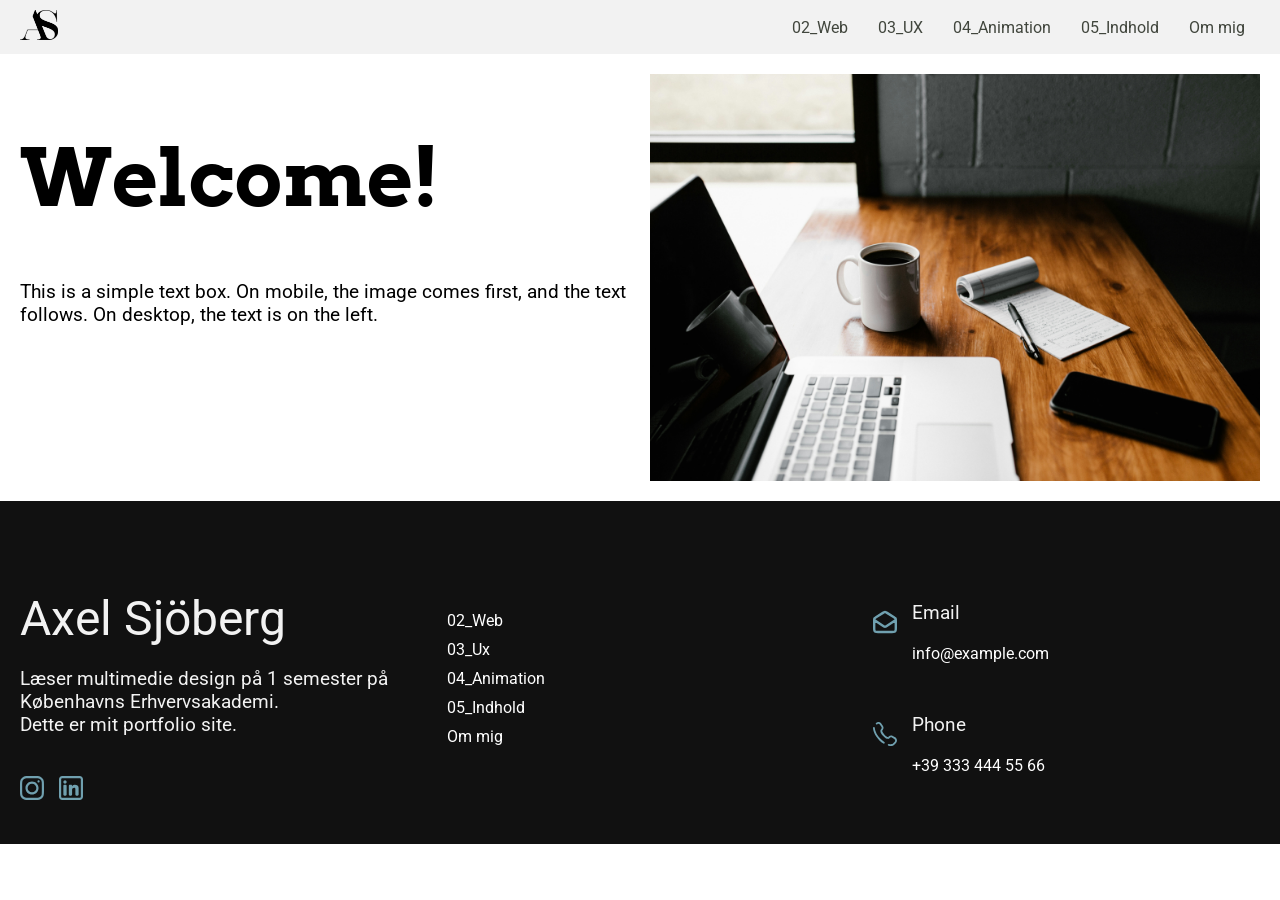
==== 02_web.html @ 9971342b "checkpoint" ====
<!DOCTYPE html>
<html lang="en">

<head>
    <meta charset="UTF-8">
    <meta name="viewport" content="width=device-width, initial-scale=1.0">
    <title>Web</title>
    <link rel="stylesheet" href="style.css">
    <link rel="stylesheet" href="main.css">
    <link rel="preconnect" href="https://fonts.googleapis.com">
    <link rel="preconnect" href="https://fonts.gstatic.com" crossorigin>
    <link
        href="https://fonts.googleapis.com/css2?family=Arvo:ital,wght@0,400;0,700;1,400;1,700&family=Roboto:ital,wght@0,100;0,300;0,400;0,500;0,700;0,900;1,100;1,300;1,400;1,500;1,700;1,900&display=swap"
        rel="stylesheet">
</head>

<body>

    <!-- Menuen -->
    <header>
        <div class="logo">
            <a href="forside.html">
                <img src="logo/Logo_sort@4x.png" alt="My Website Logo"></a>
        </div>
        <div class="burger" id="burger">
            <div class="line"></div>
            <div class="line"></div>
            <div class="line"></div>
        </div>
        <nav class="menu" id="menu">
            <ul>
                <li><a href="02_web.html">02_Web</a></li>
                <li><a href="03_ux.html">03_UX</a></li>
                <li><a href="04_animation.html">04_Animation</a></li>
                <li><a href="05_indhold.html">05_Indhold</a></li>
                <li><a href="05_indhold.html">Om mig</a></li>
            </ul>
        </nav>
    </header>

    <div class="container">
        <div class="text">
            <h1>Welcome!</h1>
            <p>This is a simple text box. On mobile, the image comes first, and the text follows. On desktop, the text
                is on the left.</p>
        </div>
        <div class="image">
            <img src="billeder/02_web.jpg" alt="Example">
        </div>
    </div>




    <!-- Footer -->

    <footer class="footer">
        <div class="footer-section">
            <h2>Axel Sjöberg</h2>
            <p>
                Læser multimedie design på 1 semester på Københavns Erhvervsakademi.
                <br>Dette er mit portfolio site.
            </p>
            <div class="social-icons">
                <a href="#"><img src="ikoner/instagram.svg" alt="Instagram"></a>
                <a href="#"><img src="ikoner/linkedin.svg" alt="LinkedIn"></a>
            </div>
        </div>
        <div class="footer-section">
            <ul class="footer-menu">
                <li><a href="02_web.html">02_Web</a></li>
                <li><a href="03_ux.html">03_Ux</a></li>
                <li><a href="04_animation.html">04_Animation</a></li>
                <li><a href="05_indhold.html">05_Indhold</a></li>
                <li><a href="om_mig.html">Om mig</a></li>
            </ul>
        </div>
        <div class="footer-section contact-info">
            <div class="contact-item">
                <img src="ikoner/mail.svg" alt="Email">
                <div>
                    <p>Email</p>
                    <a href="mailto:info@example.com">info@example.com</a>
                </div>
            </div>
            <div class="contact-item">
                <img src="ikoner/phone.svg" alt="iPhone">
                <div>
                    <p>Phone</p>
                    <a href="tel:+393334445566">+39 333 444 55 66</a>
                </div>
            </div>
        </div>
    </footer>

    <script src="script.js"></script>

</body>

</html>
---- style.css ----
/****** start *******/

body {
  margin: 0;
}

/************** Menu *****************/

header {
  display: flex;
  justify-content: space-between;
  align-items: center;
  padding: 10px 20px;
  background-color: #f2f2f2;
  color: rgb(155, 36, 36);
}
.logo img {
  object-fit: cover;
  height: 30px;
}
.burger {
  display: none;
  flex-direction: column;
  justify-content: space-between;
  width: 25px;
  height: 20px;
  cursor: pointer;
}
.burger .line {
  height: 3px;
  background-color: #70a0af;
  border-radius: 2px;
}

/********* Menu style **********/
.menu {
  display: flex;
}
.menu ul {
  list-style: none;
  display: flex;
  margin: 0;
  padding: 0;
}
.menu ul li {
  margin: 0 15px;
  text-align: center;
}
.menu ul li a {
  text-decoration: none;
  color: #41463d;
  font-size: 16px;
  font-weight: 400;
  font-style: normal;
}
.menu ul li a:hover {
  color: #70a0af;
}

/******* Mobil style ********/
@media screen and (max-width: 800px) {
  .burger {
    display: flex;
  }
  .menu {
    display: none;
    position: absolute;
    top: 76px;
    right: 0;
    background-color: #f2f2f2;
    width: 100%;
    flex-direction: column;
    align-items: center;
    padding: 10px 0;
    z-index: 1000;
  }
  .menu.active {
    display: flex;
  }
  .menu ul {
    flex-direction: column;
  }
  .menu ul li {
    margin: 10px 0;
  }
}

/********* FORSIDE *****************/

/********** Hero image *************/

.hero {
  height: 100vh;
  background-image: url("billeder/tran-mau-tri-tam-g-pKprPg5yw-unsplash.webp"); /* Replace with your image */
  background-size: cover;
  background-position: center;
  display: flex;
  flex-direction: column;
  justify-content: center;
  align-items: center;
  color: #70a0af;
  text-align: center;
}

.hero img {
  height: 50px;
  padding-top: 50px;
}

.hero-content p {
  margin-top: 10px;
}
.image-grid {
  display: grid;
  grid-template-columns: repeat(5, 1fr);
  gap: 20px;
  padding: 20px;
  background-color: #f4f4f4;
}

.image-box {
  overflow: hidden;
  border-radius: 10px;
  box-shadow: 0 4px 8px rgba(0, 0, 0, 0.1);
}

.image-box img {
  width: 100%;
  height: auto;
  object-fit: cover;
}

@media screen and (max-width: 800px) {
  .image-grid {
    grid-template-columns: 1fr;
  }
  .image-box {
    margin-bottom: 20px;
  }
}

/* Text section */

.text-section h2 {
  text-align: center;
}
.text-section p {
  text-align: center;
}

/* Image Grid Section */

.image-grid {
  display: grid;
  grid-template-columns: repeat(5, 1fr);
  gap: 20px;
  padding: 20px;
  background-color: #f4f4f4;
}

.image-box {
  position: relative;
  text-align: center;
}

.image-box img {
  width: 100%;
  height: 200px;
  display: block;
}

.image-box p {
  position: absolute;
  top: 50%;
  left: 50%;
  transform: translate(-50%, -50%);
  color: white;
  margin: 0;
  background: #70a0af;
  border: 2px solid #41463d;
  padding: 5px 10px;
  text-align: center;
}

@media screen and (max-width: 800px) {
  .image-grid {
    grid-template-columns: 1fr;
  }
  .image-box {
    margin-bottom: 20px;
  }
}

/******* Footer **********/

.footer {
  background-color: #111;
  color: #f2f2f2;
  padding: 40px 20px;
  display: flex;
  flex-wrap: wrap;
  gap: 40px;
  justify-content: space-between;
}

.footer-section {
  flex: 1;
  min-width: 250px;
  margin-top: 10px;
}

.footer h2 {
  margin-bottom: 10px;
}

.footer p {
  margin-bottom: 20px;
}

.footer-link {
  color: #70a0af;
  text-decoration: none;
  font-weight: bold;
}

.footer-link:hover {
  text-decoration: underline;
}

.social-icons {
  display: flex;
  gap: 15px;
}

.social-icons img {
  width: 24px;
  height: 24px;
  margin-top: 20px;
}

.social-icons img:hover {
  color: #70a0af;
}

.footer-menu {
  list-style: none;
  padding: 0;
  margin-top: 60px;
}

.footer-menu li {
  margin-bottom: 10px;
}

.footer-menu li a {
  color: #fff;
  text-decoration: none;
  font-size: 1rem;
}

.footer-menu li a:hover {
  color: #70a0af;
}

.contact-info .contact-item {
  display: flex;
  align-items: center;
  gap: 15px;
  margin-top: 31px;
}

.contact-info img {
  width: 24px;
  height: 24px;
}

.contact-info a {
  color: #fff;
  text-decoration: none;
}

.contact-info a:hover {
  color: #70a0af;
}

.footer-bottom {
  flex-basis: 100%;
  margin-top: 40px;
  text-align: center;
}

.footer-bottom a {
  color: #f97300;
  text-decoration: none;
}

.footer-bottom a:hover {
  text-decoration: underline;
}

/************ 02_Web **************/

.container {
  display: flex;
  flex-direction: row;
  padding: 20px;
  gap: 20px;
}

.text {
  flex: 1;
}

.image {
  flex: 1;
}

.image img {
  max-width: 100%;
  height: auto;
  display: block;
}

@media screen and (max-width: 768px) {
  .container {
    flex-direction: column;
  }

  .image {
    order: 1;
  }

  .text {
    order: 2;
  }
}
---- main.css ----
/******** fonts *******/
h1 {
  font-family: "Arvo", serif;
  font-weight: 700;
  font-style: normal;
  font-size: 5rem;
}
h2 {
  font-family: "Roboto", serif;
  font-weight: 400;
  font-style: normal;
  font-size: 3rem;
}
p {
  font-family: "Roboto", serif;
  font-weight: 400;
  font-style: normal;
  font-size: 1.2rem;
}
a {
  font-family: "Roboto", serif;
  font-weight: 400;
  font-style: normal;
  font-size: 1rem;
}

@media screen and (max-width: 800px) {
  h1 {
    font-size: 3rem;
  }
  h2 {
    font-size: 2.5rem;
  }
  p {
    font-size: 1rem;
  }
  a {
    font-size: 1rem;
  }
}
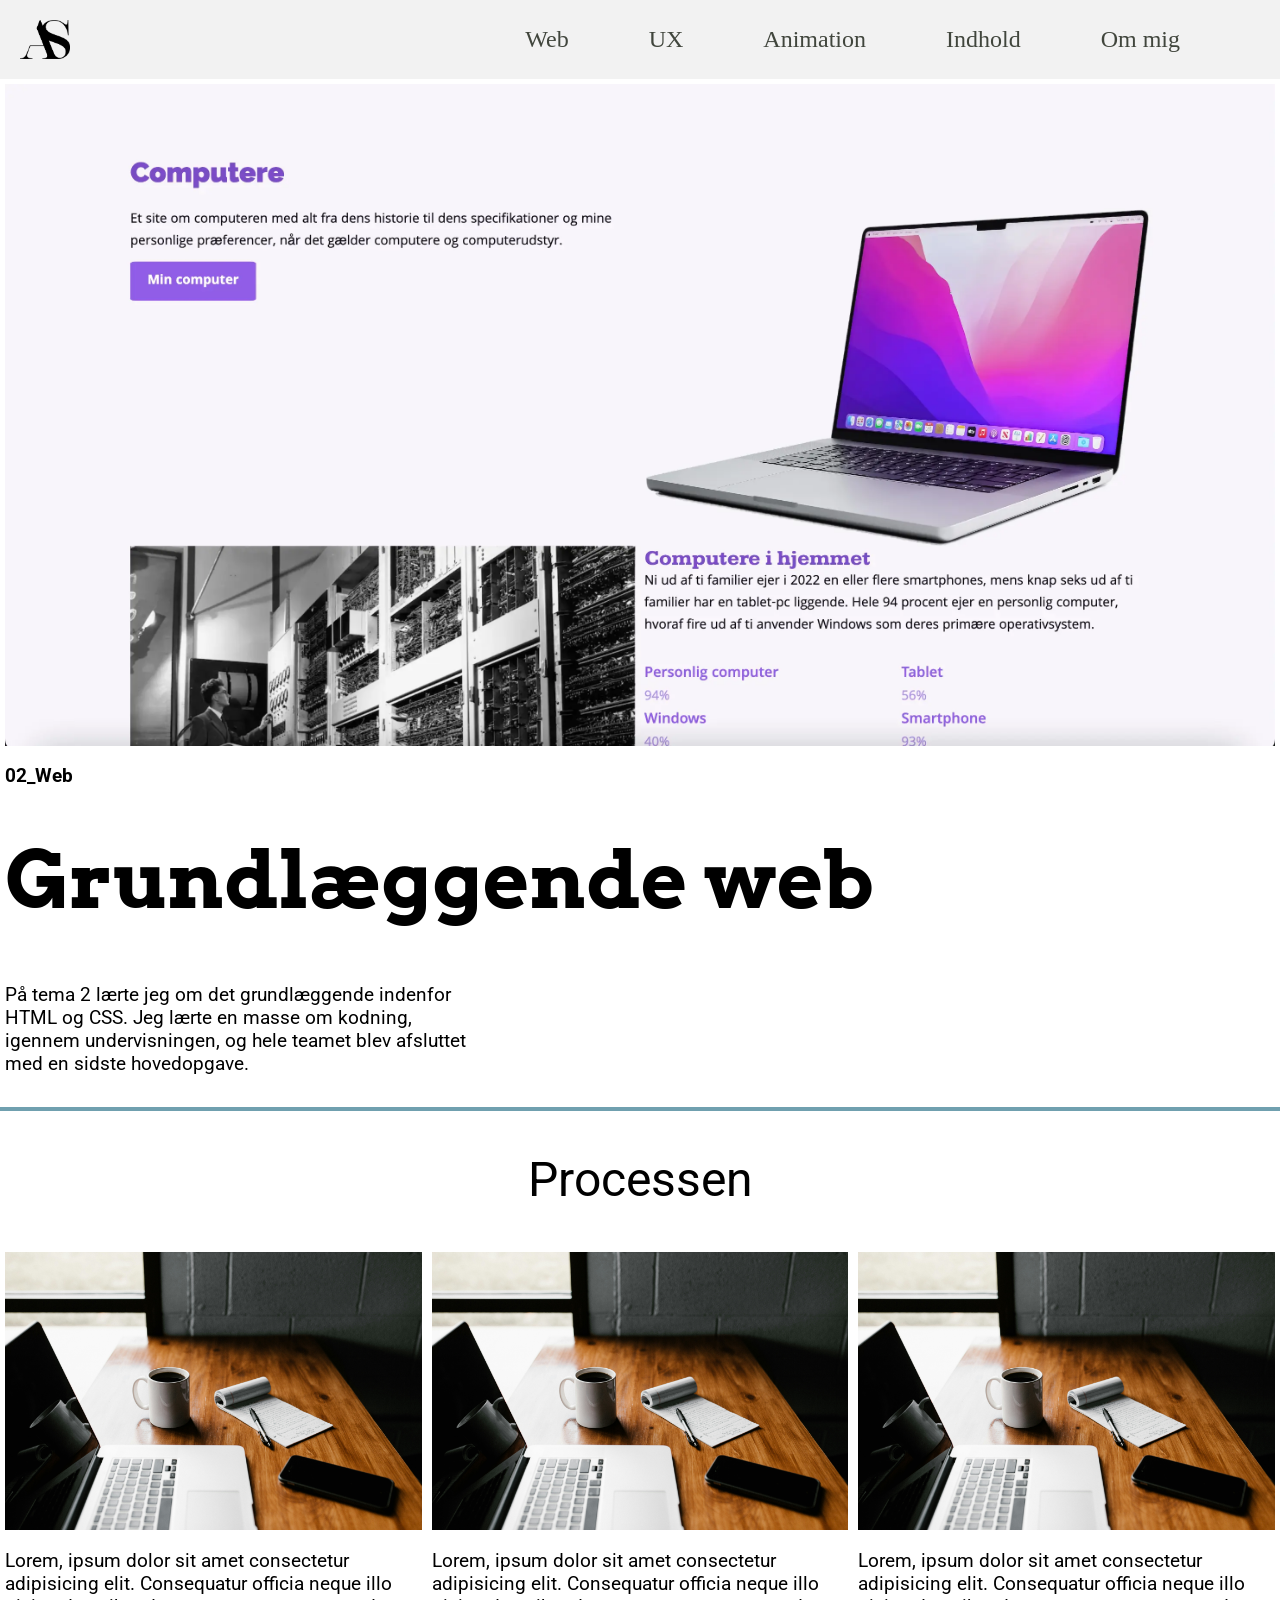
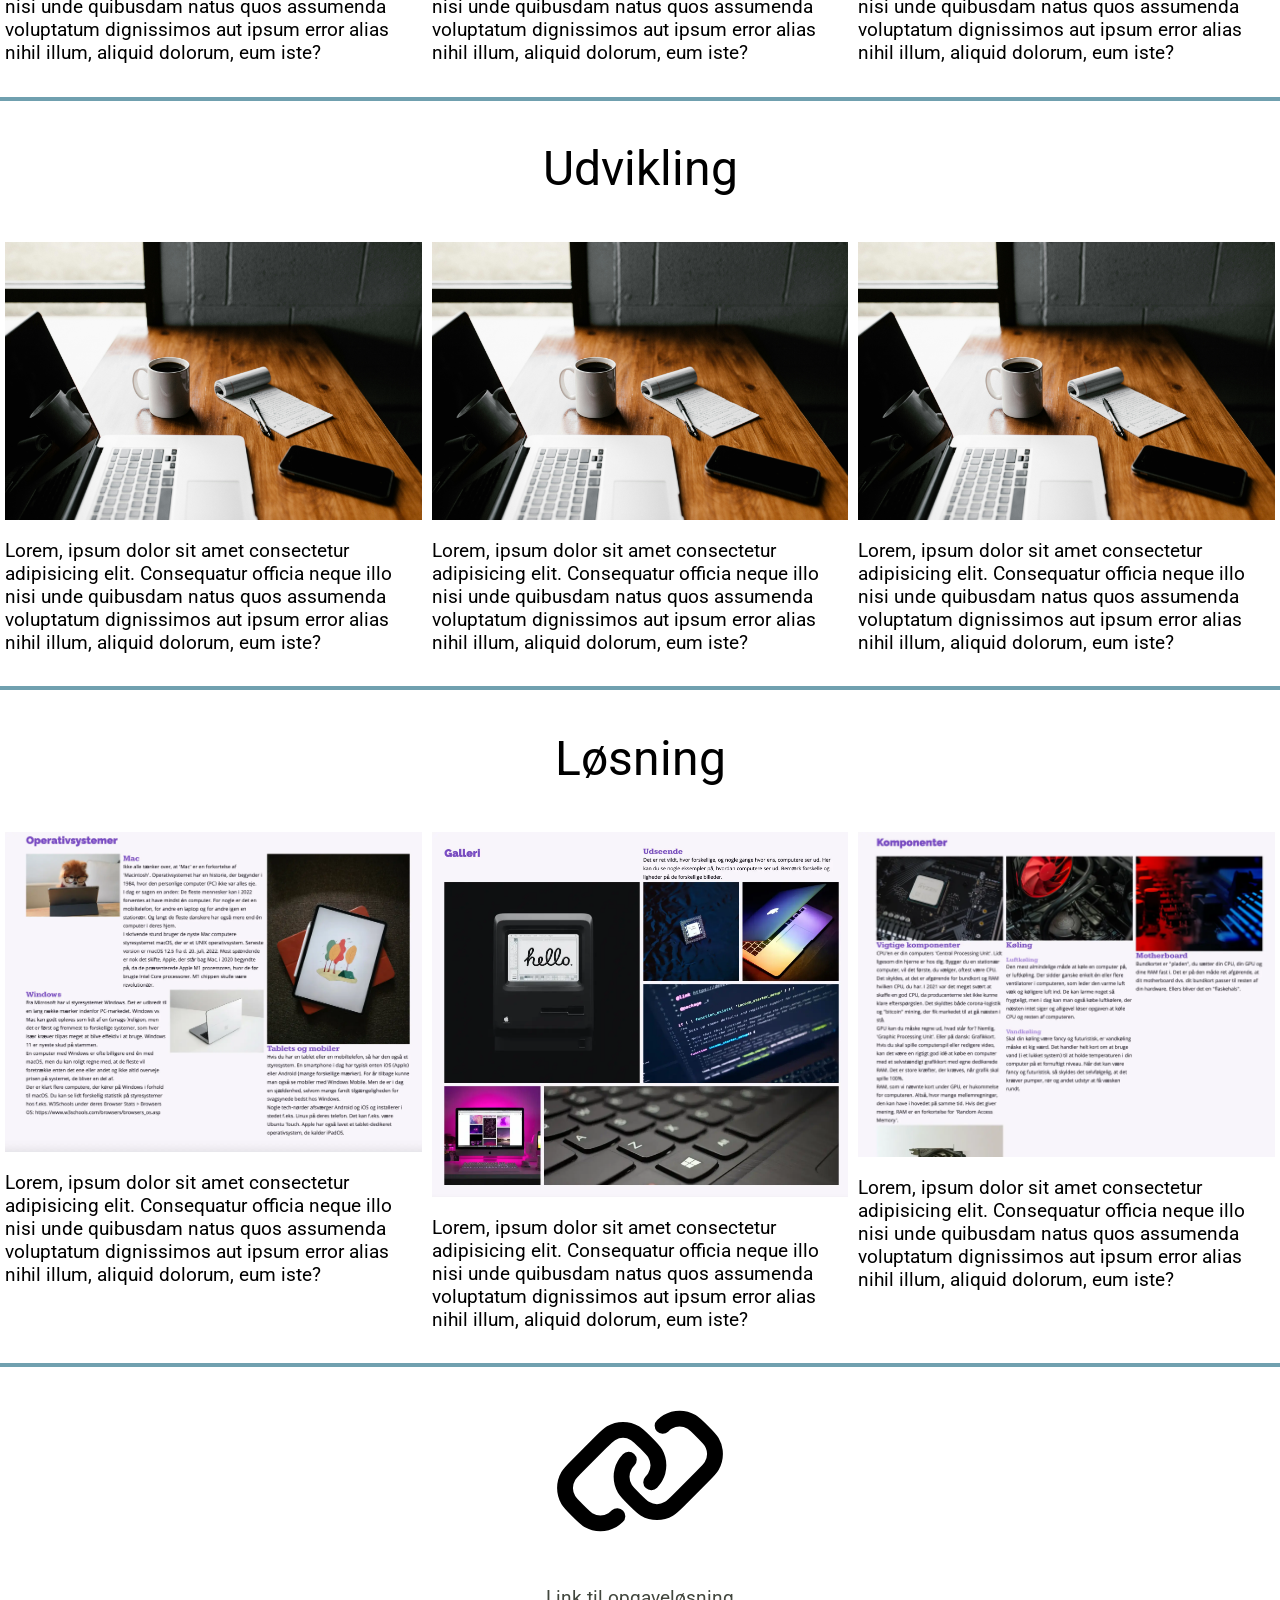
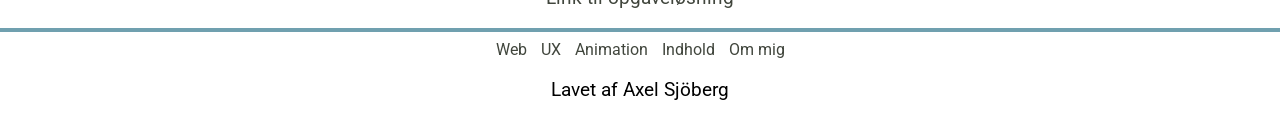
==== commit e3c6b613: "checkpoint" ====
--- a/02_web.html
+++ b/02_web.html
@@ -18,79 +18,134 @@
 
     <!-- Menuen -->
     <header>
-        <div class="logo">
-            <a href="forside.html">
-                <img src="logo/Logo_sort@4x.png" alt="My Website Logo"></a>
-        </div>
-        <div class="burger" id="burger">
-            <div class="line"></div>
-            <div class="line"></div>
-            <div class="line"></div>
-        </div>
-        <nav class="menu" id="menu">
-            <ul>
-                <li><a href="02_web.html">02_Web</a></li>
-                <li><a href="03_ux.html">03_UX</a></li>
-                <li><a href="04_animation.html">04_Animation</a></li>
-                <li><a href="05_indhold.html">05_Indhold</a></li>
-                <li><a href="05_indhold.html">Om mig</a></li>
+        <a href="forside.html"><img src="logo/Logo_sort.png" alt="logo" class="logo"></a>
+        <nav>
+            <ul class="menu">
+                <li><a href="02_web.html">Web</a></li>
+                <li><a href="03_ux.html">UX</a></li>
+                <li><a href="04_animation.html">Animation</a></li>
+                <li><a href="05_indhold.html">Indhold</a></li>
+                <li><a href="om_mig.html">Om mig</a></li>
+
             </ul>
+            <div class="burger">
+                <div class="line"></div>
+                <div class="line"></div>
+                <div class="line"></div>
+            </div>
         </nav>
     </header>
 
-    <div class="container">
-        <div class="text">
-            <h1>Welcome!</h1>
-            <p>This is a simple text box. On mobile, the image comes first, and the text follows. On desktop, the text
-                is on the left.</p>
+
+
+    <div class="sektion_1">
+        <img src="billeder/02_web_main_billede.webp" alt="billede top">
+        <div class="tema_overskrift">
+            <p>02_Web</p>
         </div>
-        <div class="image">
-            <img src="billeder/02_web.jpg" alt="Example">
+        <h1>Grundlæggende web</h1>
+        <p class="top_text">På tema 2 lærte jeg om det grundlæggende indenfor HTML og CSS.
+            Jeg lærte en masse om kodning, igennem undervisningen, og hele teamet blev afsluttet med en sidste
+            hovedopgave.
+        </p>
+    </div>
+    <hr>
+    <h2>Processen</h2>
+    <div class="grid_3col">
+        <div class="column">
+            <img src="billeder/02_web.jpg" alt="">
+            <p>Lorem, ipsum dolor sit amet consectetur adipisicing elit. Consequatur officia neque illo nisi unde
+                quibusdam natus quos assumenda voluptatum dignissimos aut ipsum error alias nihil illum, aliquid
+                dolorum, eum iste?
+            </p>
+        </div>
+        <div class="column">
+            <img src="billeder/02_web.jpg" alt="">
+            <p>Lorem, ipsum dolor sit amet consectetur adipisicing elit. Consequatur officia neque illo nisi unde
+                quibusdam natus quos assumenda voluptatum dignissimos aut ipsum error alias nihil illum, aliquid
+                dolorum, eum iste?
+            </p>
+        </div>
+        <div class="column">
+            <img src="billeder/02_web.jpg" alt="">
+            <p>Lorem, ipsum dolor sit amet consectetur adipisicing elit. Consequatur officia neque illo nisi unde
+                quibusdam natus quos assumenda voluptatum dignissimos aut ipsum error alias nihil illum, aliquid
+                dolorum, eum iste?
+            </p>
         </div>
     </div>
+    <hr>
+    <h2>Udvikling</h2>
+    <div class="grid_3col">
+        <div class="column">
+            <img src="billeder/02_web.jpg" alt="">
+            <p>Lorem, ipsum dolor sit amet consectetur adipisicing elit. Consequatur officia neque illo nisi unde
+                quibusdam natus quos assumenda voluptatum dignissimos aut ipsum error alias nihil illum, aliquid
+                dolorum, eum iste?
+            </p>
+        </div>
+        <div class="column">
+            <img src="billeder/02_web.jpg" alt="">
+            <p>Lorem, ipsum dolor sit amet consectetur adipisicing elit. Consequatur officia neque illo nisi unde
+                quibusdam natus quos assumenda voluptatum dignissimos aut ipsum error alias nihil illum, aliquid
+                dolorum, eum iste?
+            </p>
+        </div>
+        <div class="column">
+            <img src="billeder/02_web.jpg" alt="">
+            <p>Lorem, ipsum dolor sit amet consectetur adipisicing elit. Consequatur officia neque illo nisi unde
+                quibusdam natus quos assumenda voluptatum dignissimos aut ipsum error alias nihil illum, aliquid
+                dolorum, eum iste?
+            </p>
+        </div>
+    </div>
+    <hr>
+    <h2>Løsning</h2>
+    <div class="grid_3col">
+        <div class="column">
+            <img src="billeder/web_losningsbillede_1.webp" alt="løsningsbillede">
+            <p>Lorem, ipsum dolor sit amet consectetur adipisicing elit. Consequatur officia neque illo nisi unde
+                quibusdam natus quos assumenda voluptatum dignissimos aut ipsum error alias nihil illum, aliquid
+                dolorum, eum iste?
+            </p>
+        </div>
+        <div class="column">
+            <img src="billeder/web_losningsbillede_2.webp" alt="løsningsbillede">
+            <p>Lorem, ipsum dolor sit amet consectetur adipisicing elit. Consequatur officia neque illo nisi unde
+                quibusdam natus quos assumenda voluptatum dignissimos aut ipsum error alias nihil illum, aliquid
+                dolorum, eum iste?
+            </p>
+        </div>
+        <div class="column">
+            <img src="billeder/web_losningsbillede_3.webp" alt="løsningsbillede">
+            <p>Lorem, ipsum dolor sit amet consectetur adipisicing elit. Consequatur officia neque illo nisi unde
+                quibusdam natus quos assumenda voluptatum dignissimos aut ipsum error alias nihil illum, aliquid
+                dolorum, eum iste?
+            </p>
+        </div>
+    </div>
+    <hr>
 
-
-
+    <div class="tema_link">
+        <a href="link_til_opgaveløsning">
+            <img src="ikoner/link.svg" alt="link ikon">
+            <p>Link til opgaveløsning</p>
+        </a>
+    </div>
+    <hr>
 
     <!-- Footer -->
 
-    <footer class="footer">
-        <div class="footer-section">
-            <h2>Axel Sjöberg</h2>
-            <p>
-                Læser multimedie design på 1 semester på Københavns Erhvervsakademi.
-                <br>Dette er mit portfolio site.
-            </p>
-            <div class="social-icons">
-                <a href="#"><img src="ikoner/instagram.svg" alt="Instagram"></a>
-                <a href="#"><img src="ikoner/linkedin.svg" alt="LinkedIn"></a>
-            </div>
+    <footer>
+        <div class="footer_menu">
+            <a href="">Web</a>
+            <a href="">UX</a>
+            <a href="">Animation</a>
+            <a href="">Indhold</a>
+            <a href="">Om mig</a>
         </div>
-        <div class="footer-section">
-            <ul class="footer-menu">
-                <li><a href="02_web.html">02_Web</a></li>
-                <li><a href="03_ux.html">03_Ux</a></li>
-                <li><a href="04_animation.html">04_Animation</a></li>
-                <li><a href="05_indhold.html">05_Indhold</a></li>
-                <li><a href="om_mig.html">Om mig</a></li>
-            </ul>
-        </div>
-        <div class="footer-section contact-info">
-            <div class="contact-item">
-                <img src="ikoner/mail.svg" alt="Email">
-                <div>
-                    <p>Email</p>
-                    <a href="mailto:info@example.com">info@example.com</a>
-                </div>
-            </div>
-            <div class="contact-item">
-                <img src="ikoner/phone.svg" alt="iPhone">
-                <div>
-                    <p>Phone</p>
-                    <a href="tel:+393334445566">+39 333 444 55 66</a>
-                </div>
-            </div>
-        </div>
+        <p>Lavet af Axel Sjöberg</p>
+
     </footer>
 
     <script src="script.js"></script>
--- a/style.css
+++ b/style.css
@@ -1,336 +1,235 @@
 /****** start *******/
-
 body {
+  height: 100%;
   margin: 0;
 }
-
-/************** Menu *****************/
-
-header {
-  display: flex;
-  justify-content: space-between;
-  align-items: center;
-  padding: 10px 20px;
-  background-color: #f2f2f2;
-  color: rgb(155, 36, 36);
-}
-.logo img {
-  object-fit: cover;
-  height: 30px;
-}
-.burger {
-  display: none;
-  flex-direction: column;
-  justify-content: space-between;
-  width: 25px;
-  height: 20px;
-  cursor: pointer;
-}
-.burger .line {
-  height: 3px;
-  background-color: #70a0af;
-  border-radius: 2px;
-}
-
-/********* Menu style **********/
-.menu {
-  display: flex;
-}
-.menu ul {
-  list-style: none;
-  display: flex;
-  margin: 0;
-  padding: 0;
-}
-.menu ul li {
-  margin: 0 15px;
-  text-align: center;
-}
-.menu ul li a {
-  text-decoration: none;
-  color: #41463d;
-  font-size: 16px;
-  font-weight: 400;
-  font-style: normal;
-}
-.menu ul li a:hover {
-  color: #70a0af;
-}
-
-/******* Mobil style ********/
-@media screen and (max-width: 800px) {
-  .burger {
-    display: flex;
-  }
-  .menu {
-    display: none;
-    position: absolute;
-    top: 76px;
-    right: 0;
-    background-color: #f2f2f2;
-    width: 100%;
-    flex-direction: column;
-    align-items: center;
-    padding: 10px 0;
-    z-index: 1000;
-  }
-  .menu.active {
-    display: flex;
-  }
-  .menu ul {
-    flex-direction: column;
-  }
-  .menu ul li {
-    margin: 10px 0;
-  }
-}
-
-/********* FORSIDE *****************/
-
-/********** Hero image *************/
-
-.hero {
-  height: 100vh;
-  background-image: url("billeder/tran-mau-tri-tam-g-pKprPg5yw-unsplash.webp"); /* Replace with your image */
-  background-size: cover;
-  background-position: center;
-  display: flex;
-  flex-direction: column;
-  justify-content: center;
-  align-items: center;
-  color: #70a0af;
-  text-align: center;
-}
-
-.hero img {
-  height: 50px;
-  padding-top: 50px;
-}
-
-.hero-content p {
-  margin-top: 10px;
-}
-.image-grid {
-  display: grid;
-  grid-template-columns: repeat(5, 1fr);
-  gap: 20px;
-  padding: 20px;
-  background-color: #f4f4f4;
-}
-
-.image-box {
-  overflow: hidden;
-  border-radius: 10px;
-  box-shadow: 0 4px 8px rgba(0, 0, 0, 0.1);
-}
-
-.image-box img {
+img {
   width: 100%;
   height: auto;
-  object-fit: cover;
-}
-
-@media screen and (max-width: 800px) {
-  .image-grid {
-    grid-template-columns: 1fr;
-  }
-  .image-box {
-    margin-bottom: 20px;
-  }
-}
-
-/* Text section */
-
-.text-section h2 {
-  text-align: center;
-}
-.text-section p {
-  text-align: center;
-}
-
-/* Image Grid Section */
-
-.image-grid {
+  display: block;
+}
+/************* Menu ********************/
+
+.burger {
+  display: block;
+  width: 30px;
+  height: 30px;
+  cursor: pointer;
+  margin-left: 150px;
+}
+nav {
+  margin-top: 0px;
+  padding: 25px;
+}
+
+.burger .line {
+  width: 100%;
+  height: 2px;
+  background-color: #41463d;
+  margin-bottom: 7px;
+  transition: 0.2s linear;
+}
+.burger.active .line:nth-child(1) {
+  transform: rotate(45deg) translate(7px, 7px);
+  transition: 0.2s linear;
+}
+
+.burger.active .line:nth-child(2) {
+  opacity: 0;
+  transition: 0.15s linear;
+}
+
+.burger.active .line:nth-child(3) {
+  transform: rotate(-45deg) translate(5px, -5px);
+  transition: 0.2s linear;
+}
+nav.active .menu {
+  display: block;
+  background-color: #f2f2f2;
+  position: absolute;
+  top: 60px;
+  left: 0px;
+  width: 100%;
+  box-shadow: 0 10px 10px rgba(0, 0, 0, 0.1);
+  z-index: 1;
+}
+
+nav.active .menu li {
+  margin-left: 5%;
+  list-style: none;
+  margin-bottom: 15px;
+  margin-top: 10px;
+}
+
+nav.active .menu a {
+  font-size: 24px;
+  text-decoration: none;
+}
+
+.menu {
+  display: none;
+  font-family: lora;
+}
+
+header {
+  background-color: #f2f2f2;
   display: grid;
-  grid-template-columns: repeat(5, 1fr);
-  gap: 20px;
-  padding: 20px;
-  background-color: #f4f4f4;
-}
-
-.image-box {
+  grid-template-columns: 1fr 1fr;
+}
+header .logo {
+  display: flex;
+  width: 50px;
+  padding: 20px 0 0 20px;
+}
+
+@media screen and (min-width: 800px) {
+  header {
+    background-color: #f2f2f2;
+    display: grid;
+    grid-template-columns: 1fr 2fr;
+  }
+  .burger {
+    display: none;
+  }
+  nav {
+    margin-top: 0px;
+    padding: 0px;
+  }
+  header .logo {
+    display: flex;
+    width: 50px;
+    padding: 20px 0 0 20px;
+  }
+  header .menu {
+    display: flex;
+    list-style: none;
+  }
+  header ul {
+    justify-content: right;
+    margin-right: 50px;
+  }
+  .menu li {
+    display: inline;
+    margin-right: 50px;
+    margin-left: 30px;
+    cursor: pointer;
+    margin-top: 10px;
+    padding-bottom: 10px;
+  }
+  .menu a {
+    text-decoration: none;
+    color: #41463d;
+    font-size: 1.5rem;
+    font-family: lora;
+  }
+}
+
+/********* FORSIDE ***********************************************/
+
+/********** Hero image *************/
+.hero-image {
+  background-position: center;
+  background-repeat: no-repeat;
+  background-size: cover;
   position: relative;
-  text-align: center;
-}
-
-.image-box img {
-  width: 100%;
-  height: 200px;
-  display: block;
-}
-
-.image-box p {
+}
+
+.hero-text {
+  text-align: center;
   position: absolute;
   top: 50%;
   left: 50%;
   transform: translate(-50%, -50%);
   color: white;
-  margin: 0;
-  background: #70a0af;
-  border: 2px solid #41463d;
-  padding: 5px 10px;
-  text-align: center;
-}
-
-@media screen and (max-width: 800px) {
-  .image-grid {
-    grid-template-columns: 1fr;
-  }
-  .image-box {
-    margin-bottom: 20px;
+}
+
+/********* Forside Grid Sektion *********/
+
+.grid_5col {
+  margin-top: 50px;
+  text-align: center;
+  padding: 5px;
+}
+.grid_5col a {
+  text-decoration: none;
+  color: black;
+}
+.grid_5col a:hover {
+  color: #70a0af;
+}
+
+@media screen and (min-width: 800px) {
+  .grid_5col {
+    display: grid;
+    grid-template-columns: 1fr 1fr 1fr 1fr 1fr;
+    gap: 10px;
+  }
+  .column {
+    display: flex;
+    flex-direction: column;
   }
 }
 
 /******* Footer **********/
-
-.footer {
-  background-color: #111;
-  color: #f2f2f2;
-  padding: 40px 20px;
-  display: flex;
-  flex-wrap: wrap;
-  gap: 40px;
-  justify-content: space-between;
-}
-
-.footer-section {
-  flex: 1;
-  min-width: 250px;
-  margin-top: 10px;
-}
-
-.footer h2 {
-  margin-bottom: 10px;
-}
-
-.footer p {
-  margin-bottom: 20px;
-}
-
-.footer-link {
+footer {
+  text-align: center;
+}
+.footer_menu a {
+  text-decoration: none;
+  padding: 5px;
+}
+/************ 02_Web  ***************************************/
+
+.sektion_1 {
+  padding: 5px;
+}
+.sektion_1 a {
+  font-weight: 700;
+}
+.tema_overskrift p {
+  line-height: 1px;
+  padding-top: 10px;
+  font-weight: 700;
+}
+.grid_3col {
+  padding: 5px;
+}
+hr {
+  border-style: solid;
+  border-width: 2px;
   color: #70a0af;
-  text-decoration: none;
-  font-weight: bold;
-}
-
-.footer-link:hover {
-  text-decoration: underline;
-}
-
-.social-icons {
-  display: flex;
-  gap: 15px;
-}
-
-.social-icons img {
-  width: 24px;
-  height: 24px;
-  margin-top: 20px;
-}
-
-.social-icons img:hover {
-  color: #70a0af;
-}
-
-.footer-menu {
-  list-style: none;
-  padding: 0;
-  margin-top: 60px;
-}
-
-.footer-menu li {
-  margin-bottom: 10px;
-}
-
-.footer-menu li a {
-  color: #fff;
-  text-decoration: none;
-  font-size: 1rem;
-}
-
-.footer-menu li a:hover {
-  color: #70a0af;
-}
-
-.contact-info .contact-item {
-  display: flex;
-  align-items: center;
-  gap: 15px;
-  margin-top: 31px;
-}
-
-.contact-info img {
-  width: 24px;
-  height: 24px;
-}
-
-.contact-info a {
-  color: #fff;
-  text-decoration: none;
-}
-
-.contact-info a:hover {
-  color: #70a0af;
-}
-
-.footer-bottom {
-  flex-basis: 100%;
-  margin-top: 40px;
-  text-align: center;
-}
-
-.footer-bottom a {
-  color: #f97300;
-  text-decoration: none;
-}
-
-.footer-bottom a:hover {
-  text-decoration: underline;
-}
-
-/************ 02_Web **************/
-
-.container {
-  display: flex;
-  flex-direction: row;
-  padding: 20px;
-  gap: 20px;
-}
-
-.text {
-  flex: 1;
-}
-
-.image {
-  flex: 1;
-}
-
-.image img {
-  max-width: 100%;
-  height: auto;
-  display: block;
-}
-
-@media screen and (max-width: 768px) {
-  .container {
+}
+
+h2 {
+  text-align: center;
+}
+
+.tema_link a {
+  text-align: center;
+  text-decoration: none;
+}
+
+.tema_link img {
+  height: 100%;
+  width: 15%;
+  display: block;
+  margin-left: auto;
+  margin-right: auto;
+}
+@media screen and (min-width: 800px) {
+  .grid_3col {
+    display: grid;
+    grid-template-columns: 1fr 1fr 1fr;
+    gap: 10px;
+  }
+  .grid_3col img {
+    max-height: 370px;
+  }
+  .column {
+    display: flex;
     flex-direction: column;
   }
-
-  .image {
-    order: 1;
-  }
-
-  .text {
-    order: 2;
-  }
-}
+  .sektion_1 .top_text {
+    padding-right: 800px;
+  }
+}
--- a/main.css
+++ b/main.css
@@ -3,36 +3,41 @@
   font-family: "Arvo", serif;
   font-weight: 700;
   font-style: normal;
-  font-size: 5rem;
+  font-size: 3rem;
 }
 h2 {
   font-family: "Roboto", serif;
   font-weight: 400;
   font-style: normal;
-  font-size: 3rem;
+  font-size: 2.5rem;
 }
 p {
   font-family: "Roboto", serif;
   font-weight: 400;
   font-style: normal;
-  font-size: 1.2rem;
+  font-size: 1rem;
 }
 a {
   font-family: "Roboto", serif;
   font-weight: 400;
   font-style: normal;
   font-size: 1rem;
+  color: #41463d;
 }
 
-@media screen and (max-width: 800px) {
+a:hover {
+  color: #70a0af;
+}
+
+@media screen and (min-width: 800px) {
   h1 {
+    font-size: 5rem;
+  }
+  h2 {
     font-size: 3rem;
   }
-  h2 {
-    font-size: 2.5rem;
-  }
   p {
-    font-size: 1rem;
+    font-size: 1.2rem;
   }
   a {
     font-size: 1rem;
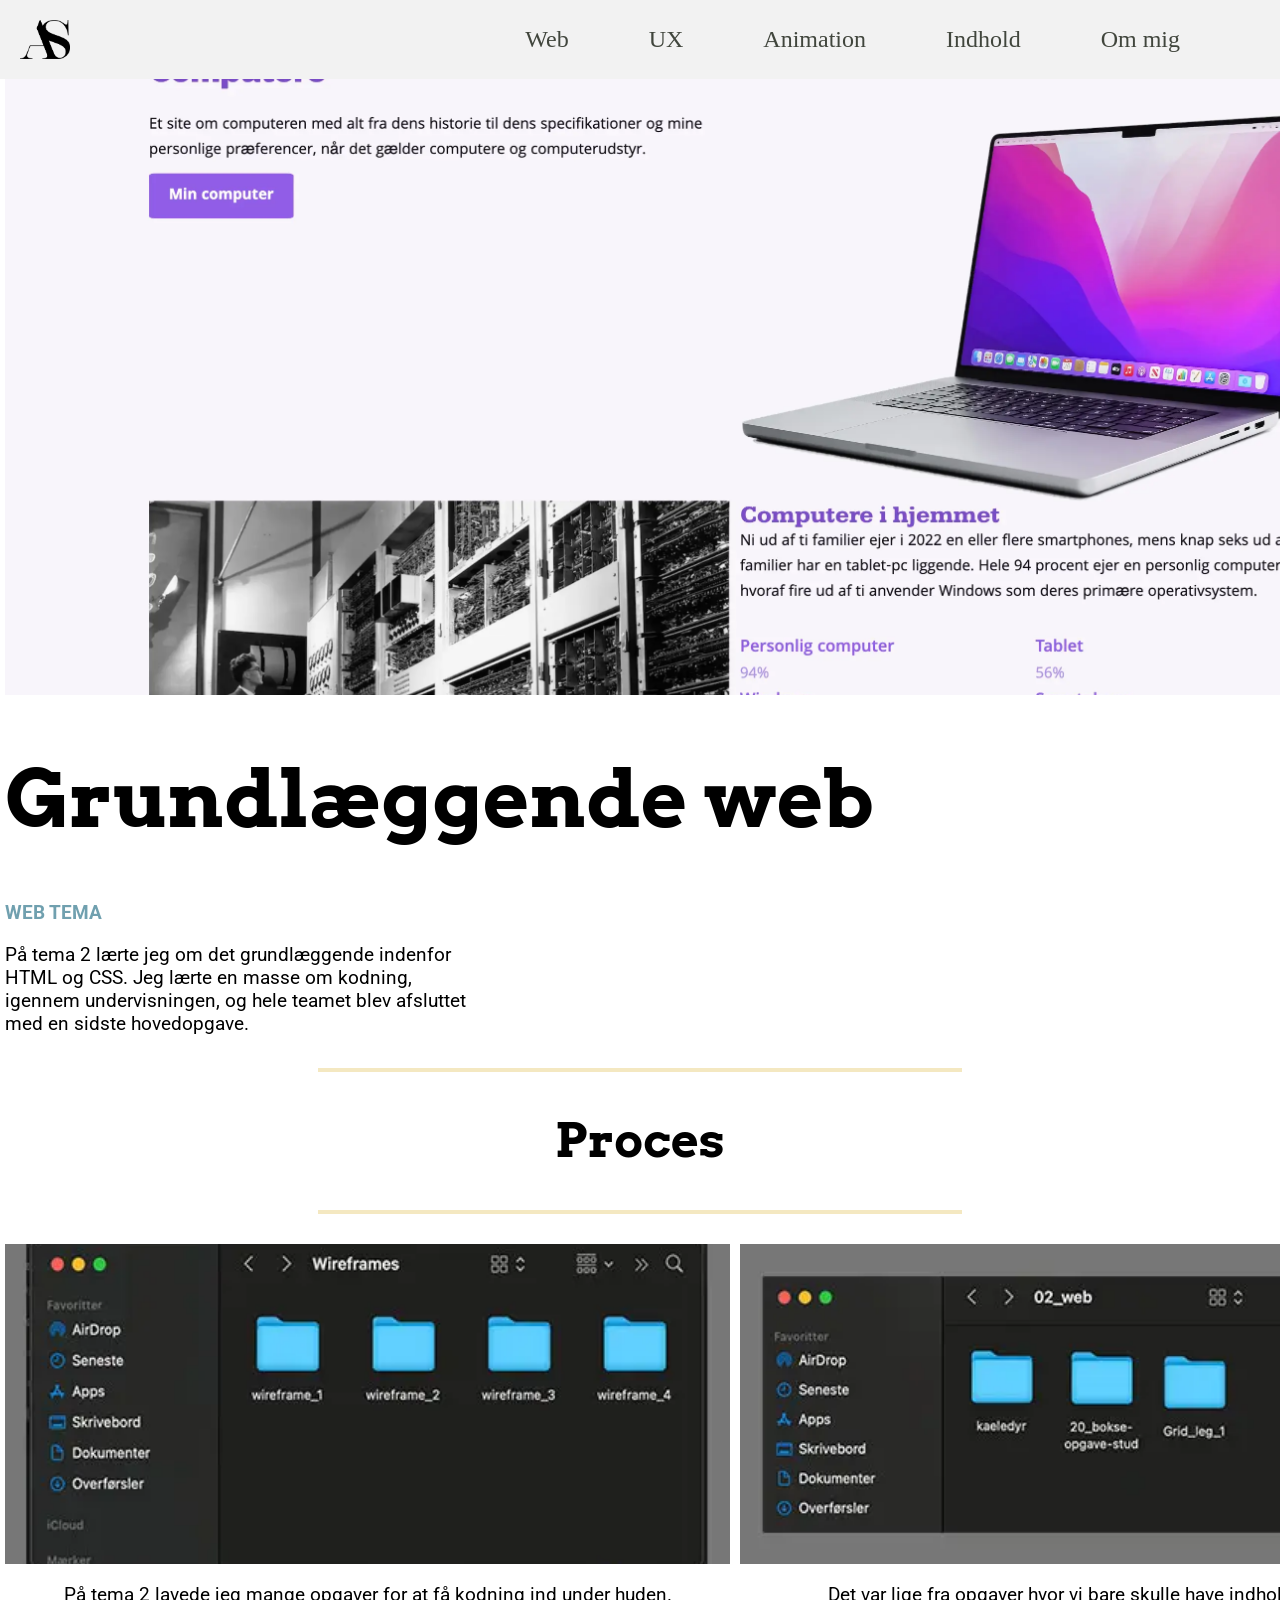
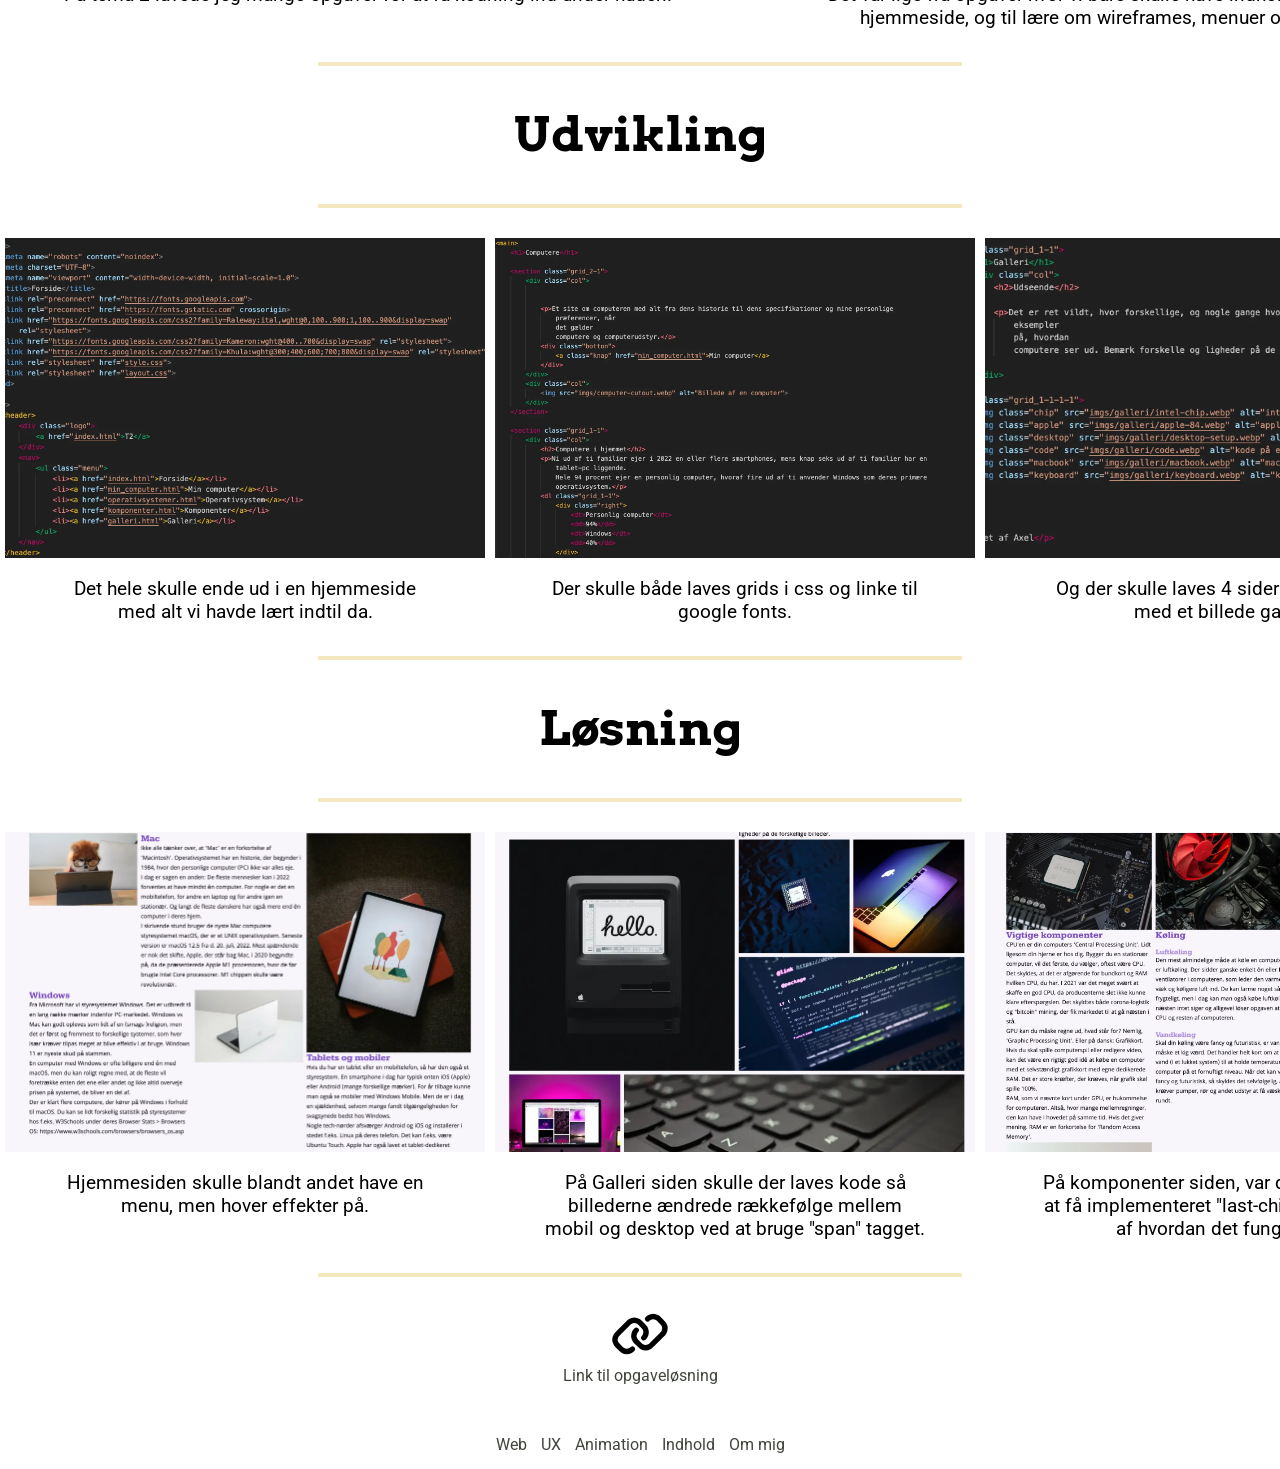
==== commit 476516a8: "checkpoint" ====
--- a/02_web.html
+++ b/02_web.html
@@ -1,5 +1,5 @@
 <!DOCTYPE html>
-<html lang="en">
+<html lang="da">
 
 <head>
     <meta charset="UTF-8">
@@ -40,111 +40,97 @@
 
     <div class="sektion_1">
         <img src="billeder/02_web_main_billede.webp" alt="billede top">
-        <div class="tema_overskrift">
-            <p>02_Web</p>
+
+        <h1>Grundlæggende web</h1>
+        <div class="tema_text">
+            <p>WEB TEMA</p>
         </div>
-        <h1>Grundlæggende web</h1>
         <p class="top_text">På tema 2 lærte jeg om det grundlæggende indenfor HTML og CSS.
             Jeg lærte en masse om kodning, igennem undervisningen, og hele teamet blev afsluttet med en sidste
             hovedopgave.
         </p>
     </div>
     <hr>
-    <h2>Processen</h2>
-    <div class="grid_3col">
+    <h2>Proces</h2>
+    <hr>
+    <div class="grid_2col">
         <div class="column">
-            <img src="billeder/02_web.jpg" alt="">
-            <p>Lorem, ipsum dolor sit amet consectetur adipisicing elit. Consequatur officia neque illo nisi unde
-                quibusdam natus quos assumenda voluptatum dignissimos aut ipsum error alias nihil illum, aliquid
-                dolorum, eum iste?
+            <img src="billeder/02_web_process_billede_1.webp" alt="process billede">
+            <p>På tema 2 lavede jeg mange opgaver for at få kodning ind under huden.
+
             </p>
         </div>
         <div class="column">
-            <img src="billeder/02_web.jpg" alt="">
-            <p>Lorem, ipsum dolor sit amet consectetur adipisicing elit. Consequatur officia neque illo nisi unde
-                quibusdam natus quos assumenda voluptatum dignissimos aut ipsum error alias nihil illum, aliquid
-                dolorum, eum iste?
-            </p>
-        </div>
-        <div class="column">
-            <img src="billeder/02_web.jpg" alt="">
-            <p>Lorem, ipsum dolor sit amet consectetur adipisicing elit. Consequatur officia neque illo nisi unde
-                quibusdam natus quos assumenda voluptatum dignissimos aut ipsum error alias nihil illum, aliquid
-                dolorum, eum iste?
+            <img src="billeder/02_web_process_billede_2.webp" alt="process billede">
+            <p> Det var lige fra opgaver hvor vi bare skulle have indhold ind på en hjemmeside, og til lære om
+                wireframes, menuer og grids.
             </p>
         </div>
     </div>
     <hr>
     <h2>Udvikling</h2>
+    <hr>
     <div class="grid_3col">
         <div class="column">
-            <img src="billeder/02_web.jpg" alt="">
-            <p>Lorem, ipsum dolor sit amet consectetur adipisicing elit. Consequatur officia neque illo nisi unde
-                quibusdam natus quos assumenda voluptatum dignissimos aut ipsum error alias nihil illum, aliquid
-                dolorum, eum iste?
+            <img src="billeder/02_web_udvikling_billede_1.webp" alt="Udviklingsbillede">
+            <p>Det hele skulle ende ud i en hjemmeside med alt vi havde lært indtil da.
+
             </p>
         </div>
         <div class="column">
-            <img src="billeder/02_web.jpg" alt="">
-            <p>Lorem, ipsum dolor sit amet consectetur adipisicing elit. Consequatur officia neque illo nisi unde
-                quibusdam natus quos assumenda voluptatum dignissimos aut ipsum error alias nihil illum, aliquid
-                dolorum, eum iste?
+            <img src="billeder/02_web_udvikling_billede_2.webp" alt="dviklingsbillede">
+            <p>Der skulle både laves grids i css og linke til google fonts.
             </p>
         </div>
         <div class="column">
-            <img src="billeder/02_web.jpg" alt="">
-            <p>Lorem, ipsum dolor sit amet consectetur adipisicing elit. Consequatur officia neque illo nisi unde
-                quibusdam natus quos assumenda voluptatum dignissimos aut ipsum error alias nihil illum, aliquid
-                dolorum, eum iste?
+            <img src="billeder/02_web_udvikling_billede_3.webp" alt="dviklingsbillede">
+            <p>Og der skulle laves 4 sider samt en side med et billede galleri.
+
             </p>
         </div>
     </div>
     <hr>
     <h2>Løsning</h2>
+    <hr>
     <div class="grid_3col">
         <div class="column">
             <img src="billeder/web_losningsbillede_1.webp" alt="løsningsbillede">
-            <p>Lorem, ipsum dolor sit amet consectetur adipisicing elit. Consequatur officia neque illo nisi unde
-                quibusdam natus quos assumenda voluptatum dignissimos aut ipsum error alias nihil illum, aliquid
-                dolorum, eum iste?
+            <p>Hjemmesiden skulle blandt andet have en menu, men hover effekter på.
+
             </p>
         </div>
         <div class="column">
             <img src="billeder/web_losningsbillede_2.webp" alt="løsningsbillede">
-            <p>Lorem, ipsum dolor sit amet consectetur adipisicing elit. Consequatur officia neque illo nisi unde
-                quibusdam natus quos assumenda voluptatum dignissimos aut ipsum error alias nihil illum, aliquid
-                dolorum, eum iste?
+            <p>På Galleri siden skulle der laves kode så billederne ændrede rækkefølge mellem mobil og
+                desktop ved at bruge "span" tagget.
             </p>
         </div>
         <div class="column">
             <img src="billeder/web_losningsbillede_3.webp" alt="løsningsbillede">
-            <p>Lorem, ipsum dolor sit amet consectetur adipisicing elit. Consequatur officia neque illo nisi unde
-                quibusdam natus quos assumenda voluptatum dignissimos aut ipsum error alias nihil illum, aliquid
-                dolorum, eum iste?
+            <p>På komponenter siden, var det spændende at få implementeret "last-child" og finde ud af hvordan det
+                fungerede.
             </p>
         </div>
     </div>
     <hr>
 
-    <div class="tema_link">
-        <a href="link_til_opgaveløsning">
-            <img src="ikoner/link.svg" alt="link ikon">
-            <p>Link til opgaveløsning</p>
-        </a>
+    <div class="tema_link_web">
+        <img src="ikoner/link.svg" alt="link ikon">
+        <a href="https://axelsjoberg.dk/kea/02_web/website/">Link til opgaveløsning</a>
     </div>
-    <hr>
+
 
     <!-- Footer -->
 
     <footer>
         <div class="footer_menu">
-            <a href="">Web</a>
-            <a href="">UX</a>
-            <a href="">Animation</a>
-            <a href="">Indhold</a>
-            <a href="">Om mig</a>
+            <a href="02_web.html">Web</a>
+            <a href="03_ux.html">UX</a>
+            <a href="04_animation.html">Animation</a>
+            <a href="05_indhold.html">Indhold</a>
+            <a href="om_mig.html">Om mig</a>
         </div>
-        <p>Lavet af Axel Sjöberg</p>
+
 
     </footer>
 
--- a/style.css
+++ b/style.css
@@ -9,7 +9,11 @@
   display: block;
 }
 /************* Menu ********************/
-
+header {
+  position: fixed;
+  top: 0;
+  width: 100%;
+}
 .burger {
   display: block;
   width: 30px;
@@ -131,7 +135,6 @@
   background-position: center;
   background-repeat: no-repeat;
   background-size: cover;
-  position: relative;
 }
 
 .hero-text {
@@ -150,6 +153,11 @@
   text-align: center;
   padding: 5px;
 }
+.grid_5col img {
+  height: 265px;
+  width: 440px;
+  object-fit: cover;
+}
 .grid_5col a {
   text-decoration: none;
   color: black;
@@ -163,6 +171,12 @@
     display: grid;
     grid-template-columns: 1fr 1fr 1fr 1fr 1fr;
     gap: 10px;
+    object-fit: cover;
+  }
+  .grid_5col img {
+    height: 250px;
+    width: 284px;
+    object-fit: cover;
   }
   .column {
     display: flex;
@@ -173,15 +187,27 @@
 /******* Footer **********/
 footer {
   text-align: center;
+  margin-top: 50px;
+  padding-bottom: 15px;
 }
 .footer_menu a {
   text-decoration: none;
   padding: 5px;
 }
-/************ 02_Web  ***************************************/
+/************ Sider  ***************************************/
+
+.tema_text {
+  color: #70a0af;
+  font-weight: 700;
+}
 
 .sektion_1 {
   padding: 5px;
+}
+.sektion_1 img {
+  height: 300px;
+  width: 445px;
+  object-fit: cover;
 }
 .sektion_1 a {
   font-weight: 700;
@@ -194,36 +220,76 @@
 .grid_3col {
   padding: 5px;
 }
-hr {
-  border-style: solid;
-  border-width: 2px;
-  color: #70a0af;
+
+.grid_3col p {
+  padding: 0 50px 0 50px;
+  text-align: center;
+}
+
+.grid_2col {
+  padding: 5px;
+}
+
+.grid_2col p {
+  padding: 0 50px 0 50px;
+  text-align: center;
 }
 
 h2 {
   text-align: center;
 }
 
-.tema_link a {
-  text-align: center;
-  text-decoration: none;
+.tema_link {
+  text-align: center;
+  text-decoration: none;
+}
+.tema_link {
+  display: grid;
+  grid-template-columns: 1fr 1fr;
+  margin-bottom: 60px;
 }
 
 .tema_link img {
   height: 100%;
-  width: 15%;
+  width: 20%;
   display: block;
   margin-left: auto;
   margin-right: auto;
 }
+
+.tema_link_web {
+  text-align: center;
+  text-decoration: none;
+}
+
+.tema_link_web img {
+  height: 100%;
+  width: 5%;
+  display: block;
+  margin-left: auto;
+  margin-right: auto;
+}
 @media screen and (min-width: 800px) {
   .grid_3col {
     display: grid;
     grid-template-columns: 1fr 1fr 1fr;
     gap: 10px;
   }
+  .grid_2col {
+    display: grid;
+    grid-template-columns: 1fr 1fr;
+    gap: 10px;
+  }
   .grid_3col img {
-    max-height: 370px;
+    height: 320px;
+    width: 480px;
+    object-fit: cover;
+  }
+
+  .grid_2col img {
+    height: 320px;
+    width: 725px;
+    object-fit: cover;
   }
   .column {
     display: flex;
@@ -232,4 +298,57 @@
   .sektion_1 .top_text {
     padding-right: 800px;
   }
-}
+  .sektion_1 img {
+    height: 690px;
+    width: 1460px;
+    object-fit: cover;
+  }
+}
+
+/******* Om mig ********/
+.top_sektion {
+  padding: 5px;
+}
+.top_sektion p {
+  text-align: center;
+  padding: 0 5px 30px 5px;
+}
+.cv_sektion p {
+  text-align: center;
+  padding: 0 5px 20px 5px;
+}
+.cv_sektion {
+  padding: 5px;
+}
+.cv_sektion {
+  text-align: center;
+  padding: 0 5px 0 5px;
+}
+.program_oversigt {
+  text-align: center;
+  padding: 50px;
+}
+
+.program_oversigt img {
+  width: 35%;
+  margin-left: auto;
+  margin-right: auto;
+}
+.program_text {
+  font-weight: 700;
+}
+@media screen and (min-width: 800px) {
+  .program_oversigt {
+    display: grid;
+    grid-template-columns: 1fr 1fr 1fr 1fr;
+  }
+  .program_oversigt p {
+    padding: 0 50px 0 50px;
+  }
+  .top_text p {
+    text-align: center;
+    width: 50%;
+    margin-left: auto;
+    margin-right: auto;
+  }
+}
--- a/main.css
+++ b/main.css
@@ -6,14 +6,13 @@
   font-size: 3rem;
 }
 h2 {
-  font-family: "Roboto", serif;
-  font-weight: 400;
+  font-family: "Arvo", serif;
+  font-weight: 700;
   font-style: normal;
-  font-size: 2.5rem;
+  font-size: 1.5rem;
 }
 p {
   font-family: "Roboto", serif;
-  font-weight: 400;
   font-style: normal;
   font-size: 1rem;
 }
@@ -23,12 +22,20 @@
   font-style: normal;
   font-size: 1rem;
   color: #41463d;
+  text-decoration: none;
 }
 
 a:hover {
   color: #70a0af;
 }
 
+hr {
+  border-style: solid;
+  width: 50%;
+  border-width: 2px;
+  color: #f4e8c1;
+  margin-bottom: 25px;
+}
 @media screen and (min-width: 800px) {
   h1 {
     font-size: 5rem;
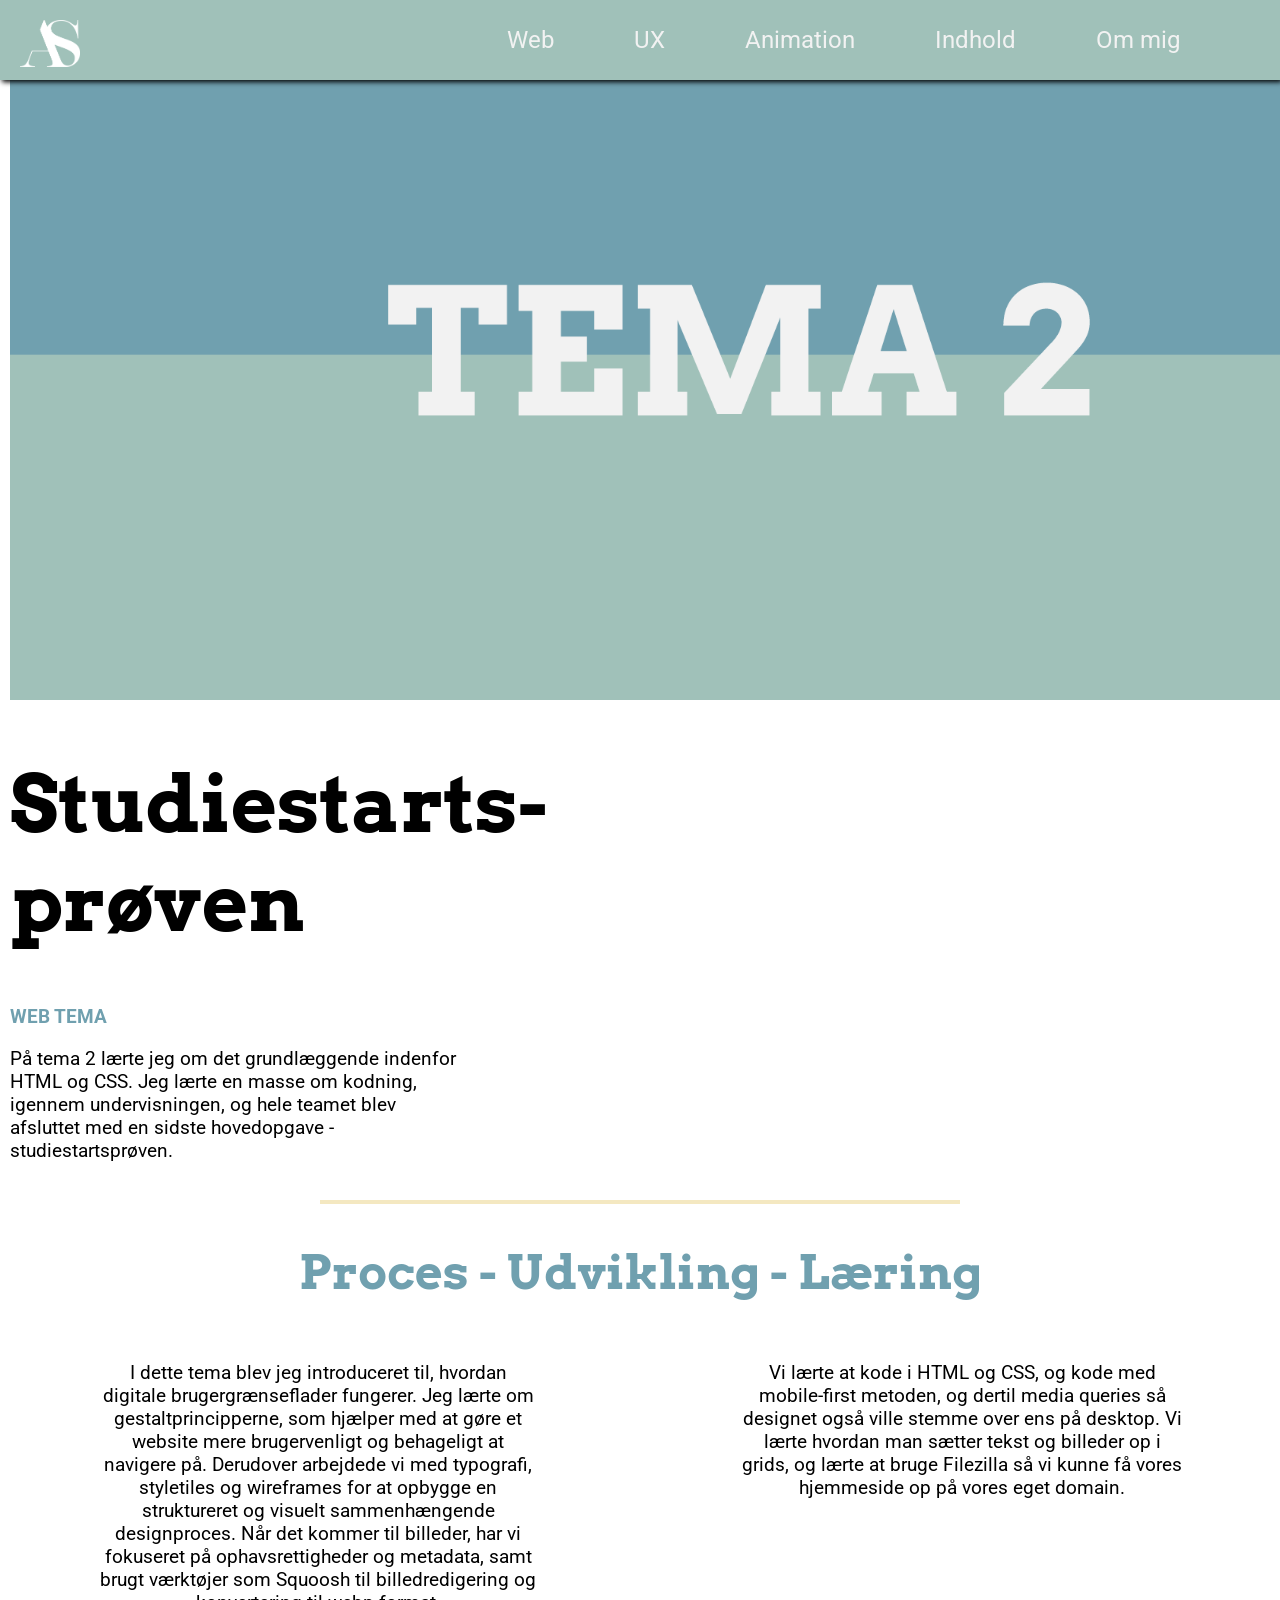
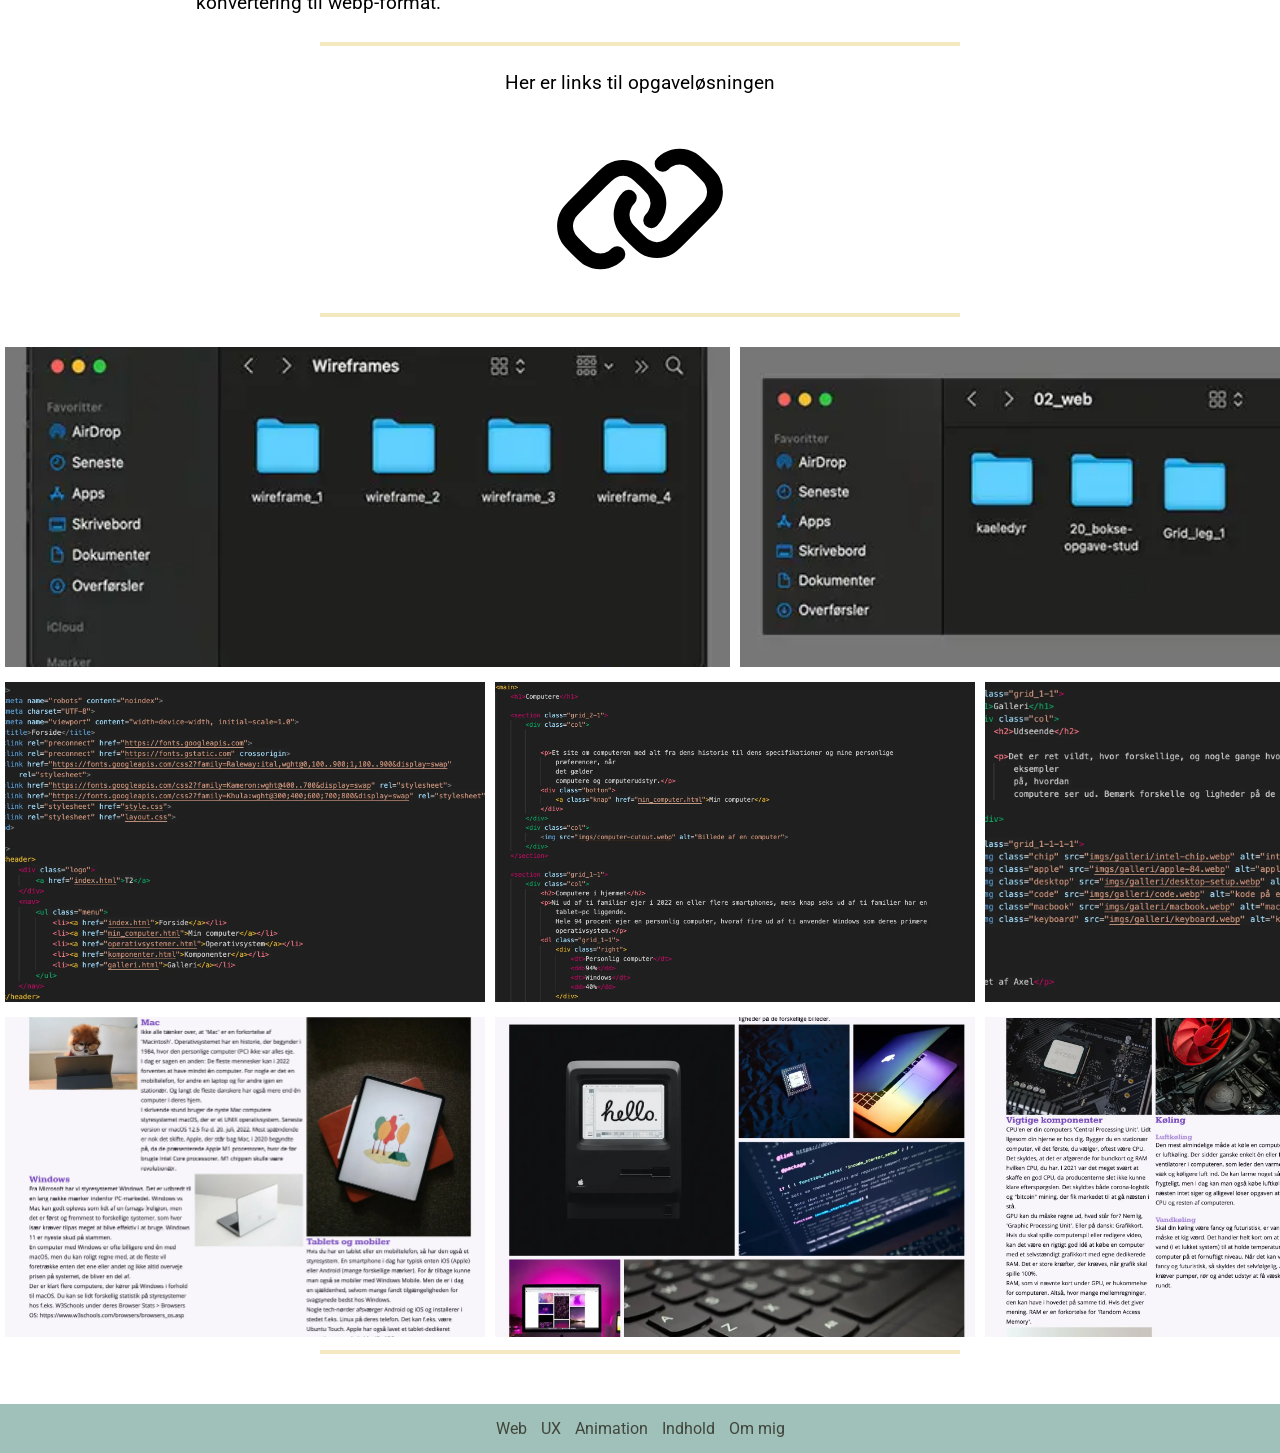
==== commit fca894c1: "checkpoint" ====
--- a/02_web.html
+++ b/02_web.html
@@ -5,6 +5,7 @@
     <meta charset="UTF-8">
     <meta name="viewport" content="width=device-width, initial-scale=1.0">
     <title>Web</title>
+    <link rel="icon" type="image/x-icon" href="logo/Logo_hvid.png">
     <link rel="stylesheet" href="style.css">
     <link rel="stylesheet" href="main.css">
     <link rel="preconnect" href="https://fonts.googleapis.com">
@@ -18,7 +19,7 @@
 
     <!-- Menuen -->
     <header>
-        <a href="forside.html"><img src="logo/Logo_sort.png" alt="logo" class="logo"></a>
+        <a href="forside.html"><img src="logo/Logo_hvid.png" alt="logo" class="logo"></a>
         <nav>
             <ul class="menu">
                 <li><a href="02_web.html">Web</a></li>
@@ -39,85 +40,92 @@
 
 
     <div class="sektion_1">
-        <img src="billeder/02_web_main_billede.webp" alt="billede top">
+        <img src="billeder/tema_2_header_billede.webp" alt="billede top">
 
-        <h1>Grundlæggende web</h1>
+        <h1>Studiestarts-<br>prøven</h1>
         <div class="tema_text">
             <p>WEB TEMA</p>
         </div>
         <p class="top_text">På tema 2 lærte jeg om det grundlæggende indenfor HTML og CSS.
             Jeg lærte en masse om kodning, igennem undervisningen, og hele teamet blev afsluttet med en sidste
-            hovedopgave.
+            hovedopgave - studiestartsprøven.
         </p>
     </div>
+
     <hr>
-    <h2>Proces</h2>
+
+    <h2>Proces - Udvikling - Læring</h2>
+
+    <div class="text_2col">
+        <p>I dette tema blev jeg introduceret til, hvordan digitale brugergrænseflader fungerer. Jeg lærte om
+            gestaltprincipperne, som hjælper med at gøre et website mere brugervenligt og behageligt at navigere på.
+            Derudover arbejdede vi med typografi, styletiles og wireframes for at opbygge en struktureret og visuelt
+            sammenhængende designproces.
+
+            Når det kommer til billeder, har vi fokuseret på ophavsrettigheder og metadata, samt brugt værktøjer som
+            Squoosh til billedredigering og konvertering til webp-format.
+        </p>
+
+
+        <p>Vi lærte at kode i HTML og CSS, og kode med mobile-first metoden, og dertil media queries så designet også
+            ville stemme over ens på desktop.
+            Vi lærte hvordan man sætter tekst og billeder op i grids, og lærte at bruge Filezilla så vi kunne få vores
+            hjemmeside op på vores eget domain.</p>
+
+    </div>
+    <hr>
+    <div class="link_text">
+        <p>Her er links til opgaveløsningen</p>
+    </div>
+    <div class="link_web_02">
+        <a href="https://axelsjoberg.dk/kea/Emnesite/Website/">
+            <img src="ikoner/link.svg" alt="link ikon"></a>
+
+
+
+    </div>
     <hr>
     <div class="grid_2col">
         <div class="column">
             <img src="billeder/02_web_process_billede_1.webp" alt="process billede">
-            <p>På tema 2 lavede jeg mange opgaver for at få kodning ind under huden.
 
-            </p>
         </div>
         <div class="column">
             <img src="billeder/02_web_process_billede_2.webp" alt="process billede">
-            <p> Det var lige fra opgaver hvor vi bare skulle have indhold ind på en hjemmeside, og til lære om
-                wireframes, menuer og grids.
-            </p>
+
         </div>
+
     </div>
-    <hr>
-    <h2>Udvikling</h2>
-    <hr>
+
     <div class="grid_3col">
         <div class="column">
             <img src="billeder/02_web_udvikling_billede_1.webp" alt="Udviklingsbillede">
-            <p>Det hele skulle ende ud i en hjemmeside med alt vi havde lært indtil da.
-
-            </p>
         </div>
         <div class="column">
             <img src="billeder/02_web_udvikling_billede_2.webp" alt="dviklingsbillede">
-            <p>Der skulle både laves grids i css og linke til google fonts.
-            </p>
         </div>
         <div class="column">
             <img src="billeder/02_web_udvikling_billede_3.webp" alt="dviklingsbillede">
-            <p>Og der skulle laves 4 sider samt en side med et billede galleri.
-
-            </p>
         </div>
     </div>
-    <hr>
-    <h2>Løsning</h2>
-    <hr>
+
     <div class="grid_3col">
         <div class="column">
             <img src="billeder/web_losningsbillede_1.webp" alt="løsningsbillede">
-            <p>Hjemmesiden skulle blandt andet have en menu, men hover effekter på.
 
-            </p>
         </div>
         <div class="column">
             <img src="billeder/web_losningsbillede_2.webp" alt="løsningsbillede">
-            <p>På Galleri siden skulle der laves kode så billederne ændrede rækkefølge mellem mobil og
-                desktop ved at bruge "span" tagget.
-            </p>
+
         </div>
         <div class="column">
             <img src="billeder/web_losningsbillede_3.webp" alt="løsningsbillede">
-            <p>På komponenter siden, var det spændende at få implementeret "last-child" og finde ud af hvordan det
-                fungerede.
-            </p>
+
         </div>
     </div>
     <hr>
 
-    <div class="tema_link_web">
-        <img src="ikoner/link.svg" alt="link ikon">
-        <a href="https://axelsjoberg.dk/kea/02_web/website/">Link til opgaveløsning</a>
-    </div>
+
 
 
     <!-- Footer -->
--- a/style.css
+++ b/style.css
@@ -13,6 +13,7 @@
   position: fixed;
   top: 0;
   width: 100%;
+  box-shadow: 2px 2px 5px black;
 }
 .burger {
   display: block;
@@ -29,7 +30,7 @@
 .burger .line {
   width: 100%;
   height: 2px;
-  background-color: #41463d;
+  background-color: #f2f2f2;
   margin-bottom: 7px;
   transition: 0.2s linear;
 }
@@ -49,7 +50,7 @@
 }
 nav.active .menu {
   display: block;
-  background-color: #f2f2f2;
+  background-color: #a0c1b9;
   position: absolute;
   top: 60px;
   left: 0px;
@@ -76,19 +77,19 @@
 }
 
 header {
-  background-color: #f2f2f2;
+  background-color: #a0c1b9;
   display: grid;
   grid-template-columns: 1fr 1fr;
 }
 header .logo {
   display: flex;
-  width: 50px;
+  width: 80px;
   padding: 20px 0 0 20px;
 }
 
 @media screen and (min-width: 800px) {
   header {
-    background-color: #f2f2f2;
+    background-color: #a0c1b9;
     display: grid;
     grid-template-columns: 1fr 2fr;
   }
@@ -101,7 +102,7 @@
   }
   header .logo {
     display: flex;
-    width: 50px;
+    width: 80px;
     padding: 20px 0 0 20px;
   }
   header .menu {
@@ -122,9 +123,8 @@
   }
   .menu a {
     text-decoration: none;
-    color: #41463d;
+    color: #f2f2f2;
     font-size: 1.5rem;
-    font-family: lora;
   }
 }
 
@@ -150,20 +150,20 @@
 
 .grid_5col {
   margin-top: 50px;
-  text-align: center;
-  padding: 5px;
+  padding: 5px;
+  gap: 5px;
 }
 .grid_5col img {
-  height: 265px;
-  width: 440px;
+  height: 100%;
+  width: 70%;
   object-fit: cover;
-}
+  margin: 0 auto 10px auto;
+  box-shadow: 2px 2px 5px black;
+}
+
 .grid_5col a {
   text-decoration: none;
   color: black;
-}
-.grid_5col a:hover {
-  color: #70a0af;
 }
 
 @media screen and (min-width: 800px) {
@@ -177,6 +177,7 @@
     height: 250px;
     width: 284px;
     object-fit: cover;
+    box-shadow: 2px 2px 5px black;
   }
   .column {
     display: flex;
@@ -189,6 +190,8 @@
   text-align: center;
   margin-top: 50px;
   padding-bottom: 15px;
+  padding-top: 15px;
+  background-color: #a0c1b9;
 }
 .footer_menu a {
   text-decoration: none;
@@ -196,6 +199,25 @@
 }
 /************ Sider  ***************************************/
 
+.text_2col {
+  width: 85%;
+  margin-left: auto;
+  margin-right: auto;
+  text-align: center;
+}
+
+.grid_3col {
+  display: grid;
+  grid-template-columns: 1fr 1fr 1fr;
+  gap: 10px;
+  margin-bottom: 5px;
+}
+.grid_2col {
+  display: grid;
+  grid-template-columns: 1fr 1fr;
+  gap: 10px;
+  margin-bottom: 5px;
+}
 .tema_text {
   color: #70a0af;
   font-weight: 700;
@@ -203,10 +225,11 @@
 
 .sektion_1 {
   padding: 5px;
+  padding: 10px;
 }
 .sektion_1 img {
-  height: 300px;
-  width: 445px;
+  height: 100%;
+  width: 100%;
   object-fit: cover;
 }
 .sektion_1 a {
@@ -251,7 +274,7 @@
 
 .tema_link img {
   height: 100%;
-  width: 20%;
+  width: 100%;
   display: block;
   margin-left: auto;
   margin-right: auto;
@@ -260,25 +283,54 @@
 .tema_link_web {
   text-align: center;
   text-decoration: none;
-}
-
+  display: grid;
+  grid-template-columns: 1fr 1fr;
+  margin-bottom: 35px;
+}
+.tema_link_web img:hover {
+  transform: scale(1.2);
+}
 .tema_link_web img {
   height: 100%;
-  width: 5%;
-  display: block;
-  margin-left: auto;
-  margin-right: auto;
+  width: 15%;
+  margin-left: auto;
+  margin-right: auto;
+  transition: transform 0.2s;
+}
+.link_web_02 img {
+  margin: auto;
+  height: 100%;
+  width: 15%;
+  margin-left: auto;
+  margin-right: auto;
+  transition: transform 0.2s;
+}
+
+.link_text {
+  text-align: center;
+  margin: auto;
 }
 @media screen and (min-width: 800px) {
+  .text_2col {
+    width: 85%;
+    margin-left: auto;
+    margin-right: auto;
+    display: grid;
+    grid-template-columns: 1fr 1fr;
+    column-gap: 200px;
+  }
+
   .grid_3col {
     display: grid;
     grid-template-columns: 1fr 1fr 1fr;
     gap: 10px;
+    margin-bottom: 5px;
   }
   .grid_2col {
     display: grid;
     grid-template-columns: 1fr 1fr;
     gap: 10px;
+    margin-bottom: 5px;
   }
   .grid_3col img {
     height: 320px;
@@ -306,12 +358,28 @@
 }
 
 /******* Om mig ********/
+.top_text p {
+  text-align: center;
+  width: 85%;
+  margin-left: auto;
+  margin-right: auto;
+  padding: 10px;
+}
+
 .top_sektion {
   padding: 5px;
 }
 .top_sektion p {
   text-align: center;
   padding: 0 5px 30px 5px;
+}
+
+.selvport {
+  height: 100%;
+  width: 50%;
+  margin: auto;
+  border: solid;
+  border-color: #70a0af;
 }
 .cv_sektion p {
   text-align: center;
@@ -337,6 +405,40 @@
 .program_text {
   font-weight: 700;
 }
+
+* {
+  box-sizing: border-box;
+}
+
+.container {
+  width: 50%;
+  background-color: #ddd;
+  margin-left: auto;
+  margin-right: auto;
+}
+.erfaring_bar p {
+  text-align: center;
+}
+.skills {
+  text-align: right;
+  padding-top: 10px;
+  padding-bottom: 10px;
+  color: white;
+}
+
+.html {
+  width: 90%;
+  background-color: #70a0af;
+}
+.css {
+  width: 80%;
+  background-color: #70a0af;
+}
+.js {
+  width: 65%;
+  background-color: #70a0af;
+}
+
 @media screen and (min-width: 800px) {
   .program_oversigt {
     display: grid;
@@ -351,4 +453,8 @@
     margin-left: auto;
     margin-right: auto;
   }
-}
+  .selvport {
+    height: 100%;
+    width: 25%;
+  }
+}
--- a/main.css
+++ b/main.css
@@ -10,6 +10,7 @@
   font-weight: 700;
   font-style: normal;
   font-size: 1.5rem;
+  color: #70a0af;
 }
 p {
   font-family: "Roboto", serif;
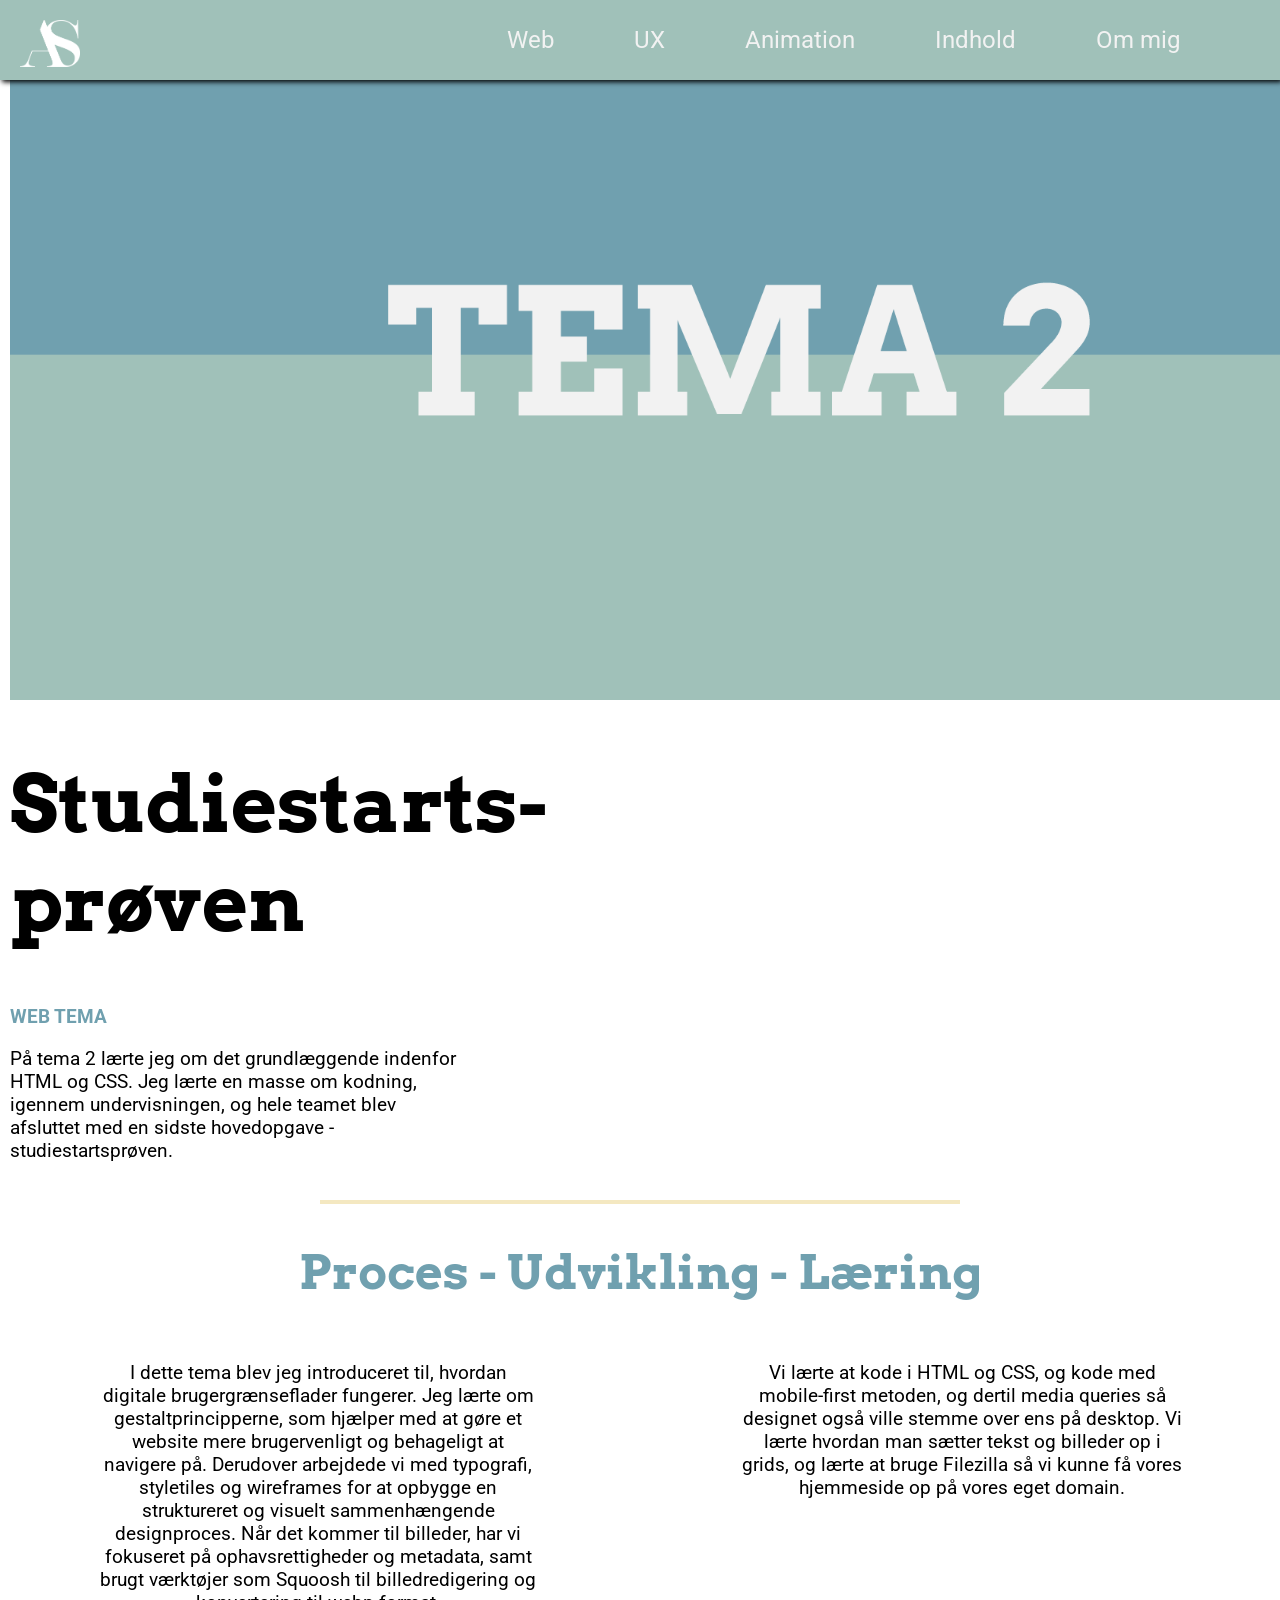
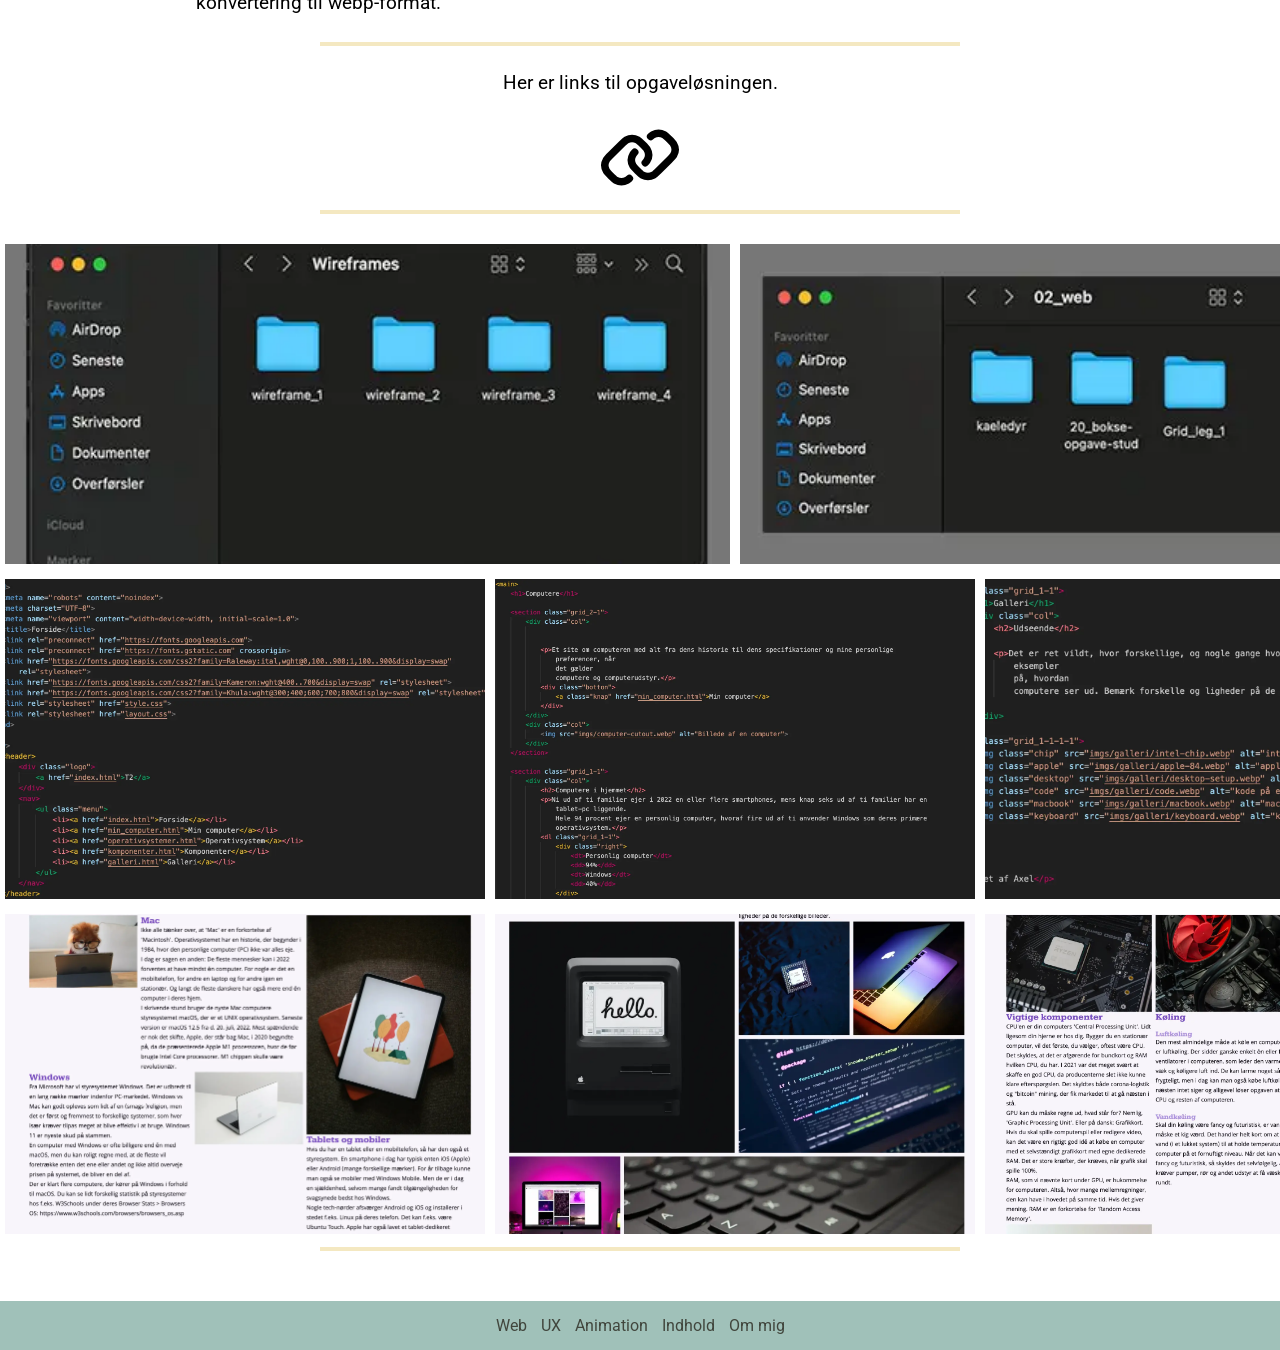
==== commit e0130b8b: "checkpoint" ====
--- a/02_web.html
+++ b/02_web.html
@@ -75,14 +75,11 @@
     </div>
     <hr>
     <div class="link_text">
-        <p>Her er links til opgaveløsningen</p>
+        <p>Her er links til opgaveløsningen.</p>
     </div>
     <div class="link_web_02">
-        <a href="https://axelsjoberg.dk/kea/Emnesite/Website/">
+        <a href="https://axelsjoberg.dk/kea/02_web/website/">
             <img src="ikoner/link.svg" alt="link ikon"></a>
-
-
-
     </div>
     <hr>
     <div class="grid_2col">
--- a/style.css
+++ b/style.css
@@ -297,6 +297,7 @@
   margin-right: auto;
   transition: transform 0.2s;
 }
+
 .link_web_02 img {
   margin: auto;
   height: 100%;
@@ -305,12 +306,19 @@
   margin-right: auto;
   transition: transform 0.2s;
 }
-
+.link_web_02 img:hover {
+  transform: scale(1.2);
+}
 .link_text {
   text-align: center;
   margin: auto;
 }
 @media screen and (min-width: 800px) {
+  .link_web_02 img {
+    height: 100%;
+    width: 7%;
+  }
+
   .text_2col {
     width: 85%;
     margin-left: auto;
